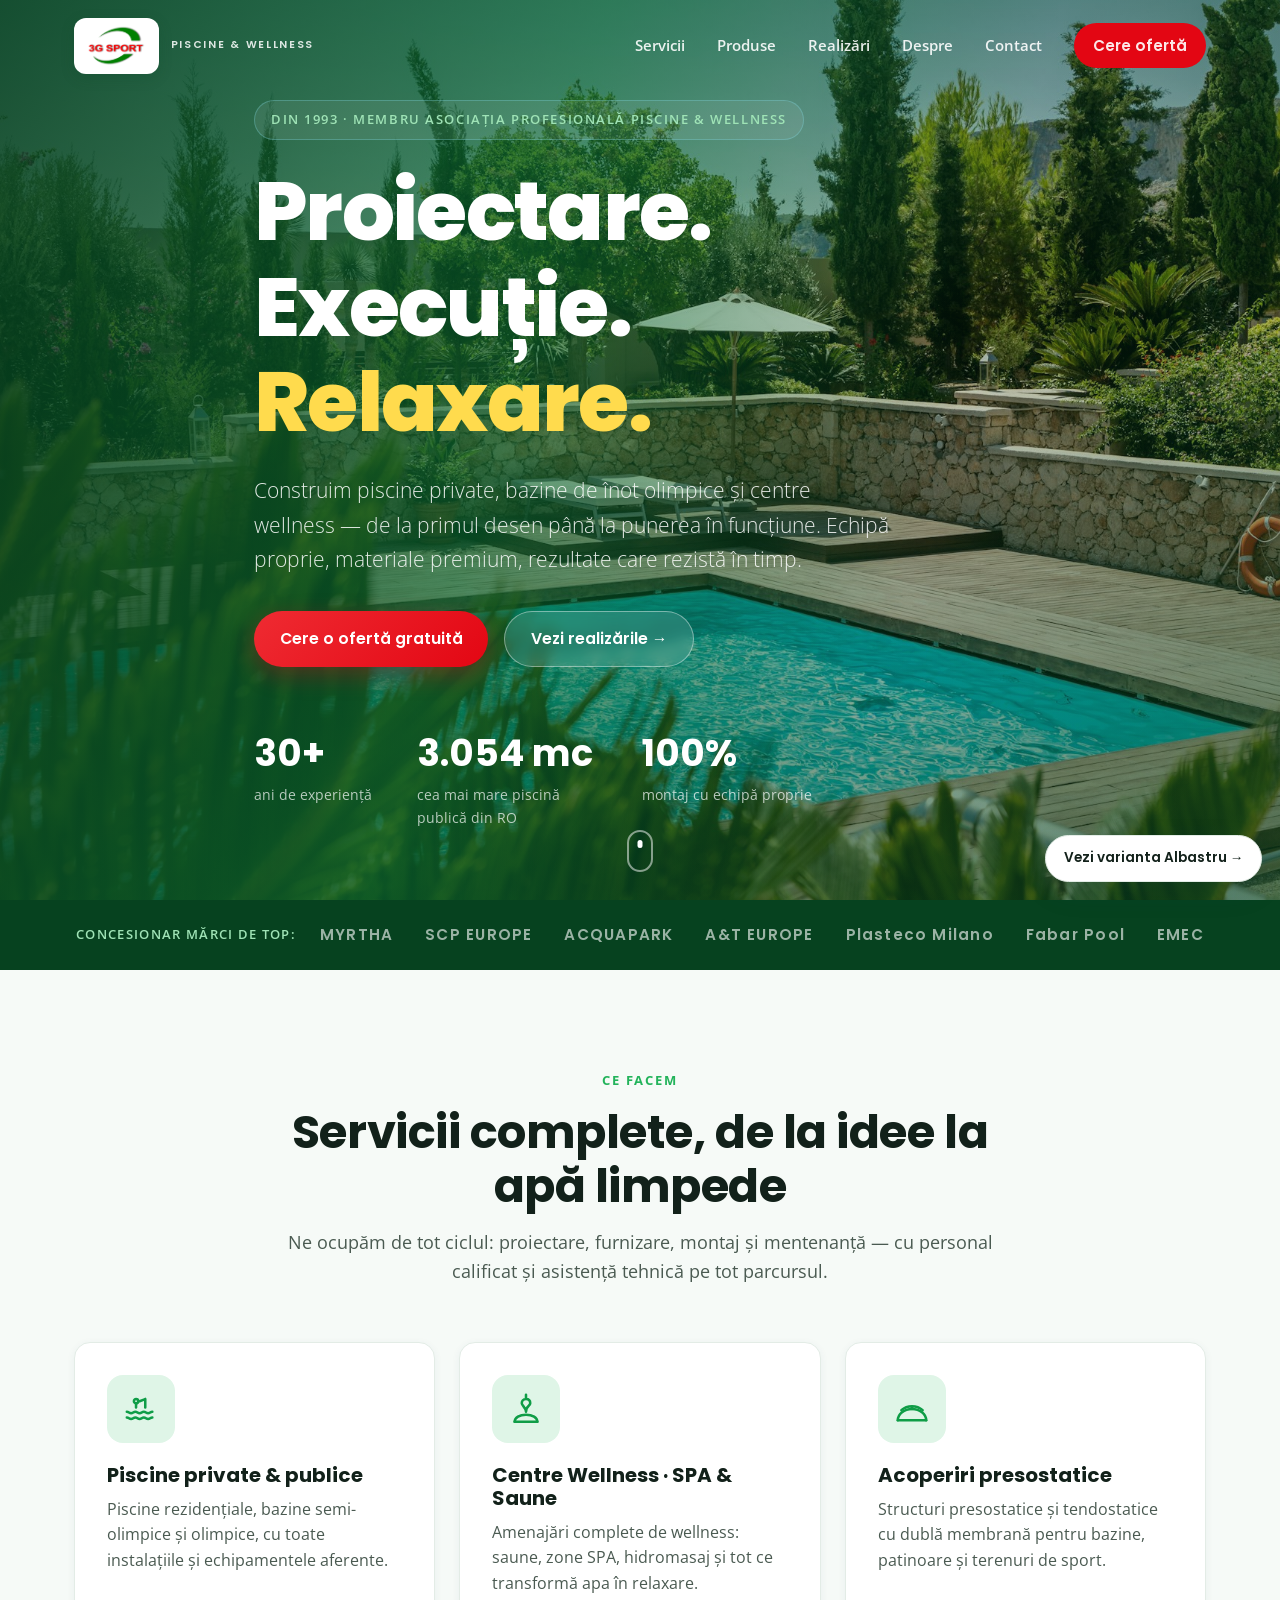
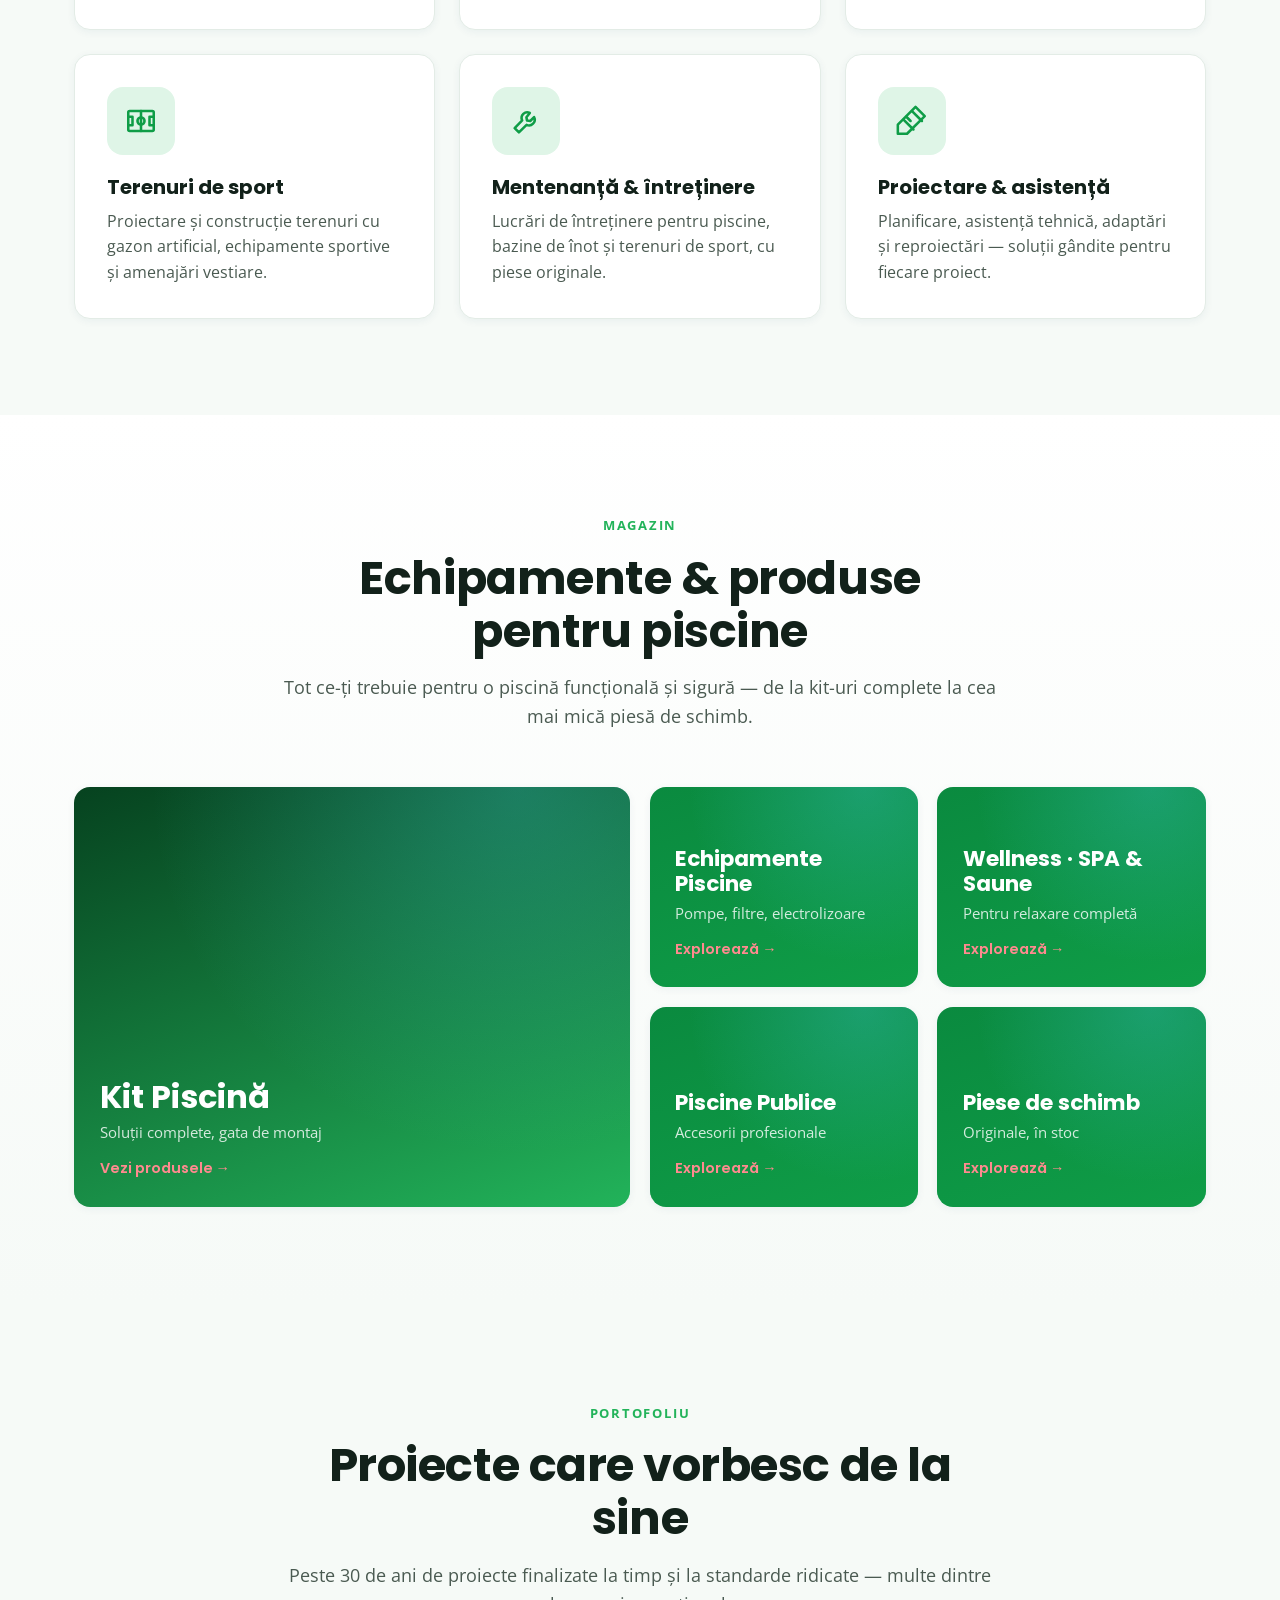
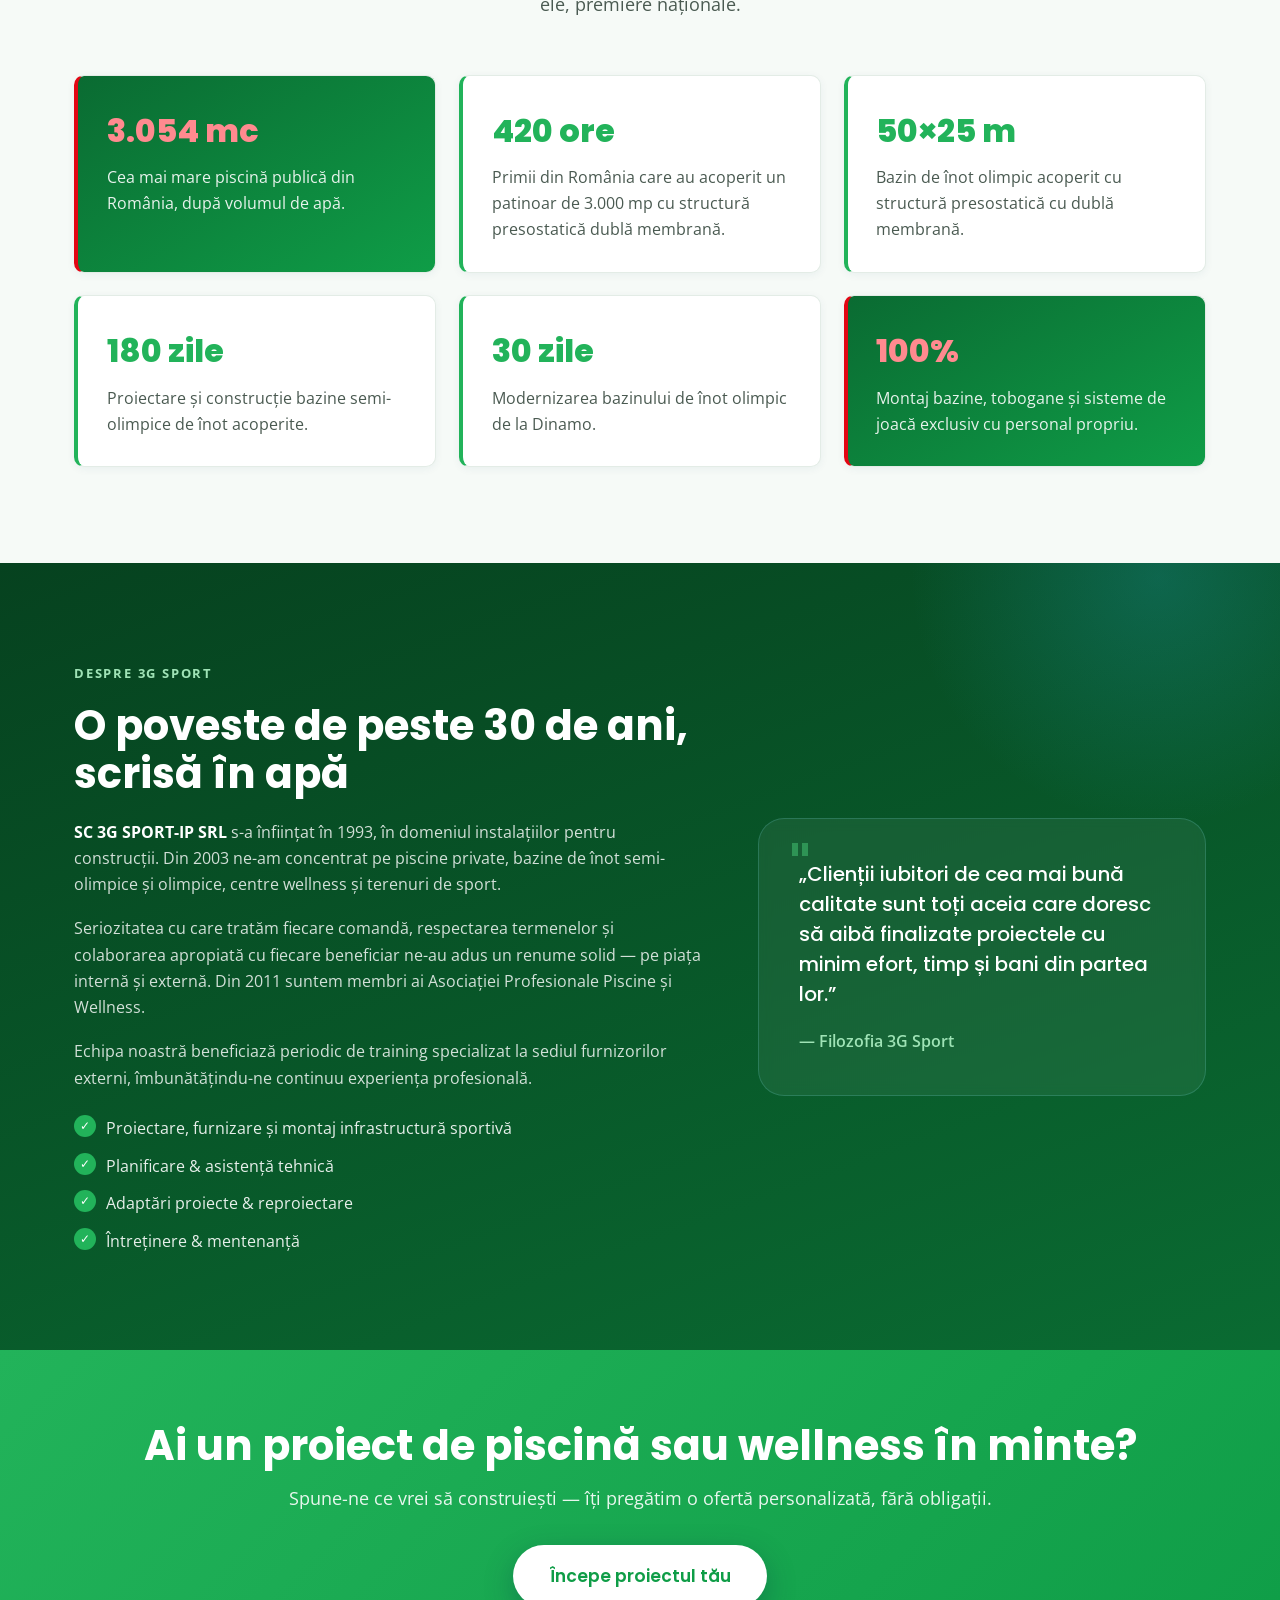
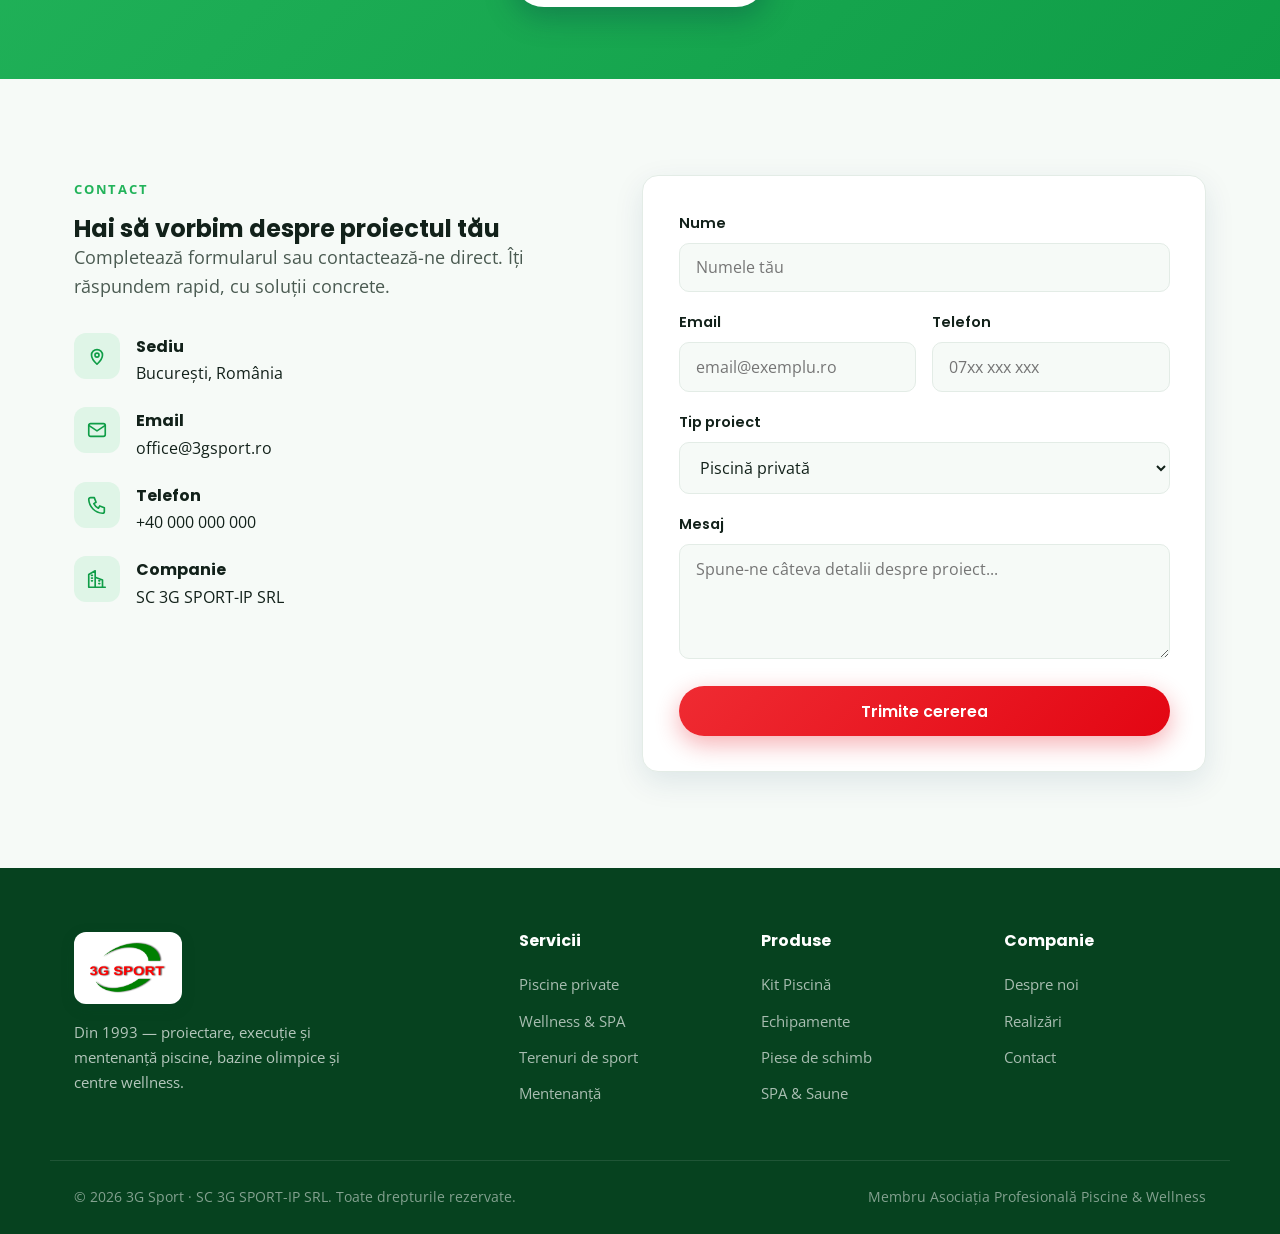
==== index.html @ 9c0d0143 "Initial commit: 3G Sport presentation site (2 theme variants)" ====
<!DOCTYPE html>
<html lang="ro">
<head>
<meta charset="UTF-8" />
<meta name="viewport" content="width=device-width, initial-scale=1.0" />
<title>3G Sport — Piscine, Wellness & Echipamente | Proiectare, Execuție, Relaxare</title>
<meta name="description" content="3G Sport (SC 3G SPORT-IP SRL) — din 1993 proiectăm și construim piscine private, bazine olimpice, centre wellness și terenuri de sport. Echipamente, kit-uri piscină, SPA & saune, piese de schimb și mentenanță." />
<meta name="theme-color" content="#0a3d62" />
<meta property="og:title" content="3G Sport — Piscine, Wellness & Echipamente" />
<meta property="og:description" content="Din 1993 — proiectare, execuție și mentenanță piscine, bazine olimpice și centre wellness." />
<meta property="og:type" content="website" />
<link rel="preconnect" href="https://fonts.googleapis.com" />
<link rel="preconnect" href="https://fonts.gstatic.com" crossorigin />
<link href="https://fonts.googleapis.com/css2?family=Open+Sans:wght@300;400;500;600;700&family=Poppins:wght@400;500;600;700;800&display=swap" rel="stylesheet" />
<link rel="stylesheet" href="styles.css" />
</head>
<body>

<!-- ============ HEADER ============ -->
<header class="site-header" id="siteHeader">
  <div class="container header-inner">
    <a href="#hero" class="logo" aria-label="3G Sport - acasă">
      <img src="logo.png" alt="3G Sport" class="logo-img" width="264" height="189" />
      <span class="logo-text">piscine &amp; wellness</span>
    </a>
    <nav class="main-nav" id="mainNav" aria-label="Navigație principală">
      <a href="#servicii">Servicii</a>
      <a href="#categorii">Produse</a>
      <a href="#realizari">Realizări</a>
      <a href="#despre">Despre</a>
      <a href="#contact">Contact</a>
      <a href="#contact" class="btn btn-nav">Cere ofertă</a>
    </nav>
    <button class="nav-toggle" id="navToggle" aria-label="Deschide meniul" aria-expanded="false">
      <span></span><span></span><span></span>
    </button>
  </div>
</header>

<!-- ============ HERO ============ -->
<section class="hero" id="hero">
  <div class="hero-bg" aria-hidden="true">
    <div class="hero-water"></div>
    <div class="hero-overlay"></div>
  </div>
  <div class="container hero-content">
    <p class="hero-eyebrow">Din 1993 · Membru Asociația Profesională Piscine &amp; Wellness</p>
    <h1 class="hero-title">Proiectare.<br>Execuție.<br><span class="accent">Relaxare.</span></h1>
    <p class="hero-sub">Construim piscine private, bazine de înot olimpice și centre wellness — de la primul desen până la punerea în funcțiune. Echipă proprie, materiale premium, rezultate care rezistă în timp.</p>
    <div class="hero-cta">
      <a href="#contact" class="btn btn-primary">Cere o ofertă gratuită</a>
      <a href="#realizari" class="btn btn-ghost">Vezi realizările →</a>
    </div>
    <div class="hero-stats">
      <div class="stat"><strong data-count="30">30+</strong><span>ani de experiență</span></div>
      <div class="stat"><strong data-count="3054">3.054&nbsp;mc</strong><span>cea mai mare piscină publică din RO</span></div>
      <div class="stat"><strong data-count="100">100%</strong><span>montaj cu echipă proprie</span></div>
    </div>
  </div>
  <a href="#servicii" class="scroll-hint" aria-label="Derulează în jos"><span></span></a>
</section>

<!-- ============ TRUST STRIP ============ -->
<section class="trust-strip" aria-label="Branduri partenere">
  <div class="container trust-inner">
    <span class="trust-label">Concesionar mărci de top:</span>
    <ul class="trust-brands">
      <li>MYRTHA</li><li>SCP EUROPE</li><li>ACQUAPARK</li><li>A&amp;T EUROPE</li><li>Plasteco Milano</li><li>Fabar Pool</li><li>EMEC</li>
    </ul>
  </div>
</section>

<!-- ============ SERVICII ============ -->
<section class="section" id="servicii">
  <div class="container">
    <div class="section-head">
      <p class="eyebrow">Ce facem</p>
      <h2>Servicii complete, de la idee la apă limpede</h2>
      <p class="section-lead">Ne ocupăm de tot ciclul: proiectare, furnizare, montaj și mentenanță — cu personal calificat și asistență tehnică pe tot parcursul.</p>
    </div>
    <div class="cards-grid">
      <article class="card">
        <div class="card-icon"><svg viewBox="0 0 24 24" fill="none" stroke="currentColor" stroke-width="1.8" stroke-linecap="round" stroke-linejoin="round"><path d="M2 18c1.5 0 1.5 1 3 1s1.5-1 3-1 1.5 1 3 1 1.5-1 3-1 1.5 1 3 1 1.5-1 3-1"/><path d="M2 14c1.5 0 1.5 1 3 1s1.5-1 3-1 1.5 1 3 1 1.5-1 3-1 1.5 1 3 1 1.5-1 3-1"/><circle cx="8.5" cy="6.5" r="1.5"/><path d="M8.5 8v3M15 5l-4 1.5M15 5v6"/></svg></div>
        <h3>Piscine private &amp; publice</h3>
        <p>Piscine rezidențiale, bazine semi-olimpice și olimpice, cu toate instalațiile și echipamentele aferente.</p>
      </article>
      <article class="card">
        <div class="card-icon"><svg viewBox="0 0 24 24" fill="none" stroke="currentColor" stroke-width="1.8" stroke-linecap="round" stroke-linejoin="round"><path d="M12 2v3M12 5c-2 0-3 1.5-3 3s3 3 3 6c0-4.5 3-4 3-6s-1-3-3-3z"/><path d="M4 21c0-3 3.5-5 8-5s8 2 8 5"/><path d="M4 21h16"/></svg></div>
        <h3>Centre Wellness · SPA &amp; Saune</h3>
        <p>Amenajări complete de wellness: saune, zone SPA, hidromasaj și tot ce transformă apa în relaxare.</p>
      </article>
      <article class="card">
        <div class="card-icon"><svg viewBox="0 0 24 24" fill="none" stroke="currentColor" stroke-width="1.8" stroke-linecap="round" stroke-linejoin="round"><path d="M2 20a10 8 0 0 1 20 0"/><path d="M2 20h20"/><path d="M12 12v-2M12 10c-3 0-5.5 1-7.5 2.8M12 10c3 0 5.5 1 7.5 2.8"/></svg></div>
        <h3>Acoperiri presostatice</h3>
        <p>Structuri presostatice și tendostatice cu dublă membrană pentru bazine, patinoare și terenuri de sport.</p>
      </article>
      <article class="card">
        <div class="card-icon"><svg viewBox="0 0 24 24" fill="none" stroke="currentColor" stroke-width="1.8" stroke-linecap="round" stroke-linejoin="round"><rect x="3" y="5" width="18" height="14" rx="1"/><path d="M12 5v14M3 9h3v6H3M21 9h-3v6h3"/><circle cx="12" cy="12" r="2.5"/></svg></div>
        <h3>Terenuri de sport</h3>
        <p>Proiectare și construcție terenuri cu gazon artificial, echipamente sportive și amenajări vestiare.</p>
      </article>
      <article class="card">
        <div class="card-icon"><svg viewBox="0 0 24 24" fill="none" stroke="currentColor" stroke-width="1.8" stroke-linecap="round" stroke-linejoin="round"><path d="M14.7 6.3a4 4 0 0 0-5.4 5.3L4 17l3 3 5.4-5.3a4 4 0 0 0 5.3-5.4l-2.7 2.7-2.3-.4-.4-2.3z"/></svg></div>
        <h3>Mentenanță &amp; întreținere</h3>
        <p>Lucrări de întreținere pentru piscine, bazine de înot și terenuri de sport, cu piese originale.</p>
      </article>
      <article class="card">
        <div class="card-icon"><svg viewBox="0 0 24 24" fill="none" stroke="currentColor" stroke-width="1.8" stroke-linecap="round" stroke-linejoin="round"><path d="M14.5 2 21 8.5 8.5 21H2v-6.5z"/><path d="M12 5 19 12M8 9l3 3M6 11l7 7"/></svg></div>
        <h3>Proiectare &amp; asistență</h3>
        <p>Planificare, asistență tehnică, adaptări și reproiectări — soluții gândite pentru fiecare proiect.</p>
      </article>
    </div>
  </div>
</section>

<!-- ============ CATEGORII PRODUSE ============ -->
<section class="section section-alt" id="categorii">
  <div class="container">
    <div class="section-head">
      <p class="eyebrow">Magazin</p>
      <h2>Echipamente &amp; produse pentru piscine</h2>
      <p class="section-lead">Tot ce-ți trebuie pentru o piscină funcțională și sigură — de la kit-uri complete la cea mai mică piesă de schimb.</p>
    </div>
    <div class="cat-grid">
      <a href="#contact" class="cat-card cat-lg">
        <div class="cat-body">
          <h3>Kit Piscină</h3>
          <p>Soluții complete, gata de montaj</p>
          <span class="cat-link">Vezi produsele →</span>
        </div>
      </a>
      <a href="#contact" class="cat-card">
        <div class="cat-body">
          <h3>Echipamente Piscine</h3>
          <p>Pompe, filtre, electrolizoare</p>
          <span class="cat-link">Explorează →</span>
        </div>
      </a>
      <a href="#contact" class="cat-card">
        <div class="cat-body">
          <h3>Wellness · SPA &amp; Saune</h3>
          <p>Pentru relaxare completă</p>
          <span class="cat-link">Explorează →</span>
        </div>
      </a>
      <a href="#contact" class="cat-card">
        <div class="cat-body">
          <h3>Piscine Publice</h3>
          <p>Accesorii profesionale</p>
          <span class="cat-link">Explorează →</span>
        </div>
      </a>
      <a href="#contact" class="cat-card">
        <div class="cat-body">
          <h3>Piese de schimb</h3>
          <p>Originale, în stoc</p>
          <span class="cat-link">Explorează →</span>
        </div>
      </a>
    </div>
  </div>
</section>

<!-- ============ REALIZĂRI ============ -->
<section class="section" id="realizari">
  <div class="container">
    <div class="section-head">
      <p class="eyebrow">Portofoliu</p>
      <h2>Proiecte care vorbesc de la sine</h2>
      <p class="section-lead">Peste 30 de ani de proiecte finalizate la timp și la standarde ridicate — multe dintre ele, premiere naționale.</p>
    </div>
    <div class="ach-grid">
      <div class="ach-card highlight">
        <span class="ach-num">3.054 mc</span>
        <p>Cea mai mare piscină publică din România, după volumul de apă.</p>
      </div>
      <div class="ach-card">
        <span class="ach-num">420 ore</span>
        <p>Primii din România care au acoperit un patinoar de 3.000 mp cu structură presostatică dublă membrană.</p>
      </div>
      <div class="ach-card">
        <span class="ach-num">50×25 m</span>
        <p>Bazin de înot olimpic acoperit cu structură presostatică cu dublă membrană.</p>
      </div>
      <div class="ach-card">
        <span class="ach-num">180 zile</span>
        <p>Proiectare și construcție bazine semi-olimpice de înot acoperite.</p>
      </div>
      <div class="ach-card">
        <span class="ach-num">30 zile</span>
        <p>Modernizarea bazinului de înot olimpic de la Dinamo.</p>
      </div>
      <div class="ach-card highlight">
        <span class="ach-num">100%</span>
        <p>Montaj bazine, tobogane și sisteme de joacă exclusiv cu personal propriu.</p>
      </div>
    </div>
  </div>
</section>

<!-- ============ DESPRE ============ -->
<section class="section section-dark" id="despre">
  <div class="container despre-grid">
    <div class="despre-text">
      <p class="eyebrow light">Despre 3G Sport</p>
      <h2>O poveste de peste 30 de ani, scrisă în apă</h2>
      <p><strong>SC 3G SPORT-IP SRL</strong> s-a înființat în 1993, în domeniul instalațiilor pentru construcții. Din 2003 ne-am concentrat pe piscine private, bazine de înot semi-olimpice și olimpice, centre wellness și terenuri de sport.</p>
      <p>Seriozitatea cu care tratăm fiecare comandă, respectarea termenelor și colaborarea apropiată cu fiecare beneficiar ne-au adus un renume solid — pe piața internă și externă. Din 2011 suntem membri ai Asociației Profesionale Piscine și Wellness.</p>
      <p>Echipa noastră beneficiază periodic de training specializat la sediul furnizorilor externi, îmbunătățindu-ne continuu experiența profesională.</p>
      <ul class="check-list">
        <li>Proiectare, furnizare și montaj infrastructură sportivă</li>
        <li>Planificare &amp; asistență tehnică</li>
        <li>Adaptări proiecte &amp; reproiectare</li>
        <li>Întreținere &amp; mentenanță</li>
      </ul>
    </div>
    <div class="despre-quote">
      <blockquote>
        „Clienții iubitori de cea mai bună calitate sunt toți aceia care doresc să aibă finalizate proiectele cu minim efort, timp și bani din partea lor.”
      </blockquote>
      <cite>— Filozofia 3G Sport</cite>
    </div>
  </div>
</section>

<!-- ============ CTA ============ -->
<section class="cta-band">
  <div class="container cta-inner">
    <h2>Ai un proiect de piscină sau wellness în minte?</h2>
    <p>Spune-ne ce vrei să construiești — îți pregătim o ofertă personalizată, fără obligații.</p>
    <a href="#contact" class="btn btn-primary btn-lg">Începe proiectul tău</a>
  </div>
</section>

<!-- ============ CONTACT ============ -->
<section class="section" id="contact">
  <div class="container contact-grid">
    <div class="contact-info">
      <p class="eyebrow">Contact</p>
      <h2>Hai să vorbim despre proiectul tău</h2>
      <p class="section-lead">Completează formularul sau contactează-ne direct. Îți răspundem rapid, cu soluții concrete.</p>
      <ul class="contact-list">
        <li><span class="ci-ico"><svg viewBox="0 0 24 24" fill="none" stroke="currentColor" stroke-width="1.8" stroke-linecap="round" stroke-linejoin="round"><path d="M12 21s-6-5.3-6-10a6 6 0 0 1 12 0c0 4.7-6 10-6 10z"/><circle cx="12" cy="11" r="2.2"/></svg></span> <div><strong>Sediu</strong><br>București, România</div></li>
        <li><span class="ci-ico"><svg viewBox="0 0 24 24" fill="none" stroke="currentColor" stroke-width="1.8" stroke-linecap="round" stroke-linejoin="round"><rect x="3" y="5" width="18" height="14" rx="2"/><path d="m3 7 9 6 9-6"/></svg></span> <div><strong>Email</strong><br><a href="mailto:office@3gsport.ro">office@3gsport.ro</a></div></li>
        <li><span class="ci-ico"><svg viewBox="0 0 24 24" fill="none" stroke="currentColor" stroke-width="1.8" stroke-linecap="round" stroke-linejoin="round"><path d="M5 4h4l2 5-2.5 1.5a11 11 0 0 0 5 5L15 13l5 2v4a2 2 0 0 1-2 2A16 16 0 0 1 3 6a2 2 0 0 1 2-2z"/></svg></span> <div><strong>Telefon</strong><br><a href="tel:+40000000000">+40 000 000 000</a></div></li>
        <li><span class="ci-ico"><svg viewBox="0 0 24 24" fill="none" stroke="currentColor" stroke-width="1.8" stroke-linecap="round" stroke-linejoin="round"><path d="M3 21V7l7-4v18M10 21V10l8 3v8M3 21h18M6 8h1M6 11h1M6 14h1M14 14h1M14 17h1"/></svg></span> <div><strong>Companie</strong><br>SC 3G SPORT-IP SRL</div></li>
      </ul>
    </div>
    <form class="contact-form" onsubmit="return handleSubmit(event)">
      <div class="field">
        <label for="nume">Nume</label>
        <input type="text" id="nume" name="nume" required placeholder="Numele tău" />
      </div>
      <div class="field-row">
        <div class="field">
          <label for="email">Email</label>
          <input type="email" id="email" name="email" required placeholder="email@exemplu.ro" />
        </div>
        <div class="field">
          <label for="tel">Telefon</label>
          <input type="tel" id="tel" name="tel" placeholder="07xx xxx xxx" />
        </div>
      </div>
      <div class="field">
        <label for="subiect">Tip proiect</label>
        <select id="subiect" name="subiect">
          <option>Piscină privată</option>
          <option>Bazin public / olimpic</option>
          <option>Centru wellness / SPA</option>
          <option>Teren de sport</option>
          <option>Echipamente / piese</option>
          <option>Mentenanță</option>
          <option>Altceva</option>
        </select>
      </div>
      <div class="field">
        <label for="mesaj">Mesaj</label>
        <textarea id="mesaj" name="mesaj" rows="4" placeholder="Spune-ne câteva detalii despre proiect..."></textarea>
      </div>
      <button type="submit" class="btn btn-primary btn-block">Trimite cererea</button>
      <p class="form-note" id="formNote" hidden>Mulțumim! Îți vom răspunde cât mai curând. 😎</p>
    </form>
  </div>
</section>

<!-- ============ FOOTER ============ -->
<footer class="site-footer">
  <div class="container footer-inner">
    <div class="footer-brand">
      <a href="#hero" class="logo logo-footer">
        <img src="logo.png" alt="3G Sport" class="logo-img logo-img-footer" width="264" height="189" />
      </a>
      <p>Din 1993 — proiectare, execuție și mentenanță piscine, bazine olimpice și centre wellness.</p>
    </div>
    <div class="footer-col">
      <h4>Servicii</h4>
      <a href="#servicii">Piscine private</a>
      <a href="#servicii">Wellness &amp; SPA</a>
      <a href="#servicii">Terenuri de sport</a>
      <a href="#servicii">Mentenanță</a>
    </div>
    <div class="footer-col">
      <h4>Produse</h4>
      <a href="#categorii">Kit Piscină</a>
      <a href="#categorii">Echipamente</a>
      <a href="#categorii">Piese de schimb</a>
      <a href="#categorii">SPA &amp; Saune</a>
    </div>
    <div class="footer-col">
      <h4>Companie</h4>
      <a href="#despre">Despre noi</a>
      <a href="#realizari">Realizări</a>
      <a href="#contact">Contact</a>
    </div>
  </div>
  <div class="container footer-bottom">
    <p>© <span id="year"></span> 3G Sport · SC 3G SPORT-IP SRL. Toate drepturile rezervate.</p>
    <p>Membru Asociația Profesională Piscine &amp; Wellness</p>
  </div>
</footer>

<a href="index-albastru.html" class="theme-switch" title="Vezi varianta Albastru">Vezi varianta Albastru →</a>
<script src="script.js"></script>
</body>
</html>
---- styles.css ----
/* ============================================================
   3G SPORT — Design System
   Palette: deep aquatic navy → cyan, gold accent (premium)
   Type: Poppins (headings) + Open Sans (body)
   ============================================================ */

:root {
  /* Brand — from 3G SPORT logo (green + red) */
  --green-900: #06421f;
  --green-800: #0a6b32;
  --green-700: #0a8a3f;
  --green-600: #0f9d47;   /* primary brand green */
  --green-500: #22b35a;
  --green-400: #48c977;
  --green-100: #dff5e7;
  --green-050: #eef9f1;

  --red-700: #c00d17;
  --red-600: #e30613;     /* logo red */
  --red-500: #ef2b32;
  --red-100: #fde3e4;

  /* Legacy aliases mapped to new brand (so all existing rules recolor) */
  --navy-900: #06421f;
  --navy-800: #0a6b32;
  --navy-700: #0a8a3f;
  --blue-600: #0f9d47;
  --cyan-500: #22b35a;
  --cyan-400: #48c977;
  --aqua-300: #9fe3b6;
  --aqua-100: #dff5e7;

  --gold: #e30613;
  --gold-soft: #ff8a8f;

  /* Neutrals */
  --ink: #12211a;
  --slate: #4a5a51;
  --muted: #7c8a82;
  --line: #e3ece6;
  --bg: #f6faf7;
  --white: #ffffff;

  /* Effects */
  --shadow-sm: 0 2px 8px rgba(10, 61, 98, .06);
  --shadow-md: 0 10px 30px rgba(10, 61, 98, .10);
  --shadow-lg: 0 24px 60px rgba(10, 61, 98, .18);
  --radius: 16px;
  --radius-sm: 10px;
  --radius-lg: 26px;

  --container: 1180px;
  --ease: cubic-bezier(.22, 1, .36, 1);
}

/* ===== THEME: Alb + Albastru + Roșu ===== */
body.theme-blue {
  --green-900: #062a4d;
  --green-800: #0a3d6e;
  --green-700: #0d5091;
  --green-600: #1565c0;   /* primary brand blue */
  --green-500: #2a7fd4;
  --green-400: #4f9ae6;
  --green-100: #dceafc;
  --green-050: #eef5fe;

  --navy-900: #062a4d;
  --navy-800: #0a3d6e;
  --navy-700: #0d5091;
  --blue-600: #1565c0;
  --cyan-500: #2a7fd4;
  --cyan-400: #4f9ae6;
  --aqua-300: #a9cff2;
  --aqua-100: #dceafc;

  --ink: #12233a;
  --slate: #47586e;
  --muted: #7c8aa0;
  --line: #e3e9f2;
  --bg: #f6f9fd;
}
body.theme-blue .hero-overlay {
  background:
    linear-gradient(105deg, rgba(6,42,77,.86) 0%, rgba(13,80,145,.6) 40%, rgba(6,42,77,.18) 70%, rgba(6,42,77,.35) 100%),
    linear-gradient(180deg, rgba(6,42,77,.35) 0%, transparent 35%, rgba(6,42,77,.5) 100%);
}

* { box-sizing: border-box; margin: 0; padding: 0; }
html { scroll-behavior: smooth; -webkit-text-size-adjust: 100%; }

body {
  font-family: 'Open Sans', system-ui, sans-serif;
  color: var(--ink);
  background: var(--bg);
  line-height: 1.65;
  overflow-x: hidden;
}

h1, h2, h3, h4 { font-family: 'Poppins', sans-serif; line-height: 1.15; font-weight: 700; color: var(--ink); }
a { color: inherit; text-decoration: none; }
img { max-width: 100%; display: block; }

.container { width: 100%; max-width: var(--container); margin-inline: auto; padding-inline: 24px; }

/* ===== Buttons ===== */
.btn {
  display: inline-flex; align-items: center; justify-content: center; gap: .5rem;
  font-family: 'Poppins', sans-serif; font-weight: 600; font-size: .98rem;
  padding: .85rem 1.6rem; border-radius: 999px; border: none; cursor: pointer;
  transition: transform .25s var(--ease), box-shadow .25s var(--ease), background .25s;
  white-space: nowrap;
}
.btn-primary {
  background: linear-gradient(135deg, var(--red-500), var(--red-600));
  color: var(--white); box-shadow: 0 8px 24px rgba(227, 6, 19, .32);
}
.btn-primary:hover { transform: translateY(-3px); box-shadow: 0 14px 34px rgba(227, 6, 19, .45); }
.btn-ghost { background: rgba(255, 255, 255, .12); color: var(--white); border: 1.5px solid rgba(255, 255, 255, .4); backdrop-filter: blur(6px); }
.btn-ghost:hover { background: rgba(255, 255, 255, .22); transform: translateY(-3px); }
.btn-nav { background: var(--red-600); color: var(--white); padding: .6rem 1.2rem; }
.btn-nav:hover { background: var(--red-500); transform: translateY(-2px); box-shadow: 0 8px 20px rgba(227,6,19,.4); }
.btn-lg { padding: 1.05rem 2.3rem; font-size: 1.08rem; }
.btn-block { width: 100%; }

/* ===== Header ===== */
.site-header {
  position: fixed; top: 0; left: 0; right: 0; z-index: 100;
  padding: 1.1rem 0; transition: all .35s var(--ease);
}
.site-header.scrolled {
  background: rgba(255, 255, 255, .92); backdrop-filter: blur(14px);
  box-shadow: var(--shadow-sm); padding: .65rem 0;
}
.header-inner { display: flex; align-items: center; justify-content: space-between; }

.logo { display: flex; align-items: center; gap: .7rem; flex-shrink: 0; }
.logo-img { flex-shrink: 0; }
.logo-img { height: 56px; width: auto; object-fit: contain; display: block; background: var(--white); border-radius: 12px; padding: 6px 12px; box-shadow: 0 4px 14px rgba(6,66,31,.18); transition: height .35s var(--ease); }
.scrolled .logo-img { height: 48px; }
.logo-text { font-family: 'Poppins', sans-serif; font-weight: 600; letter-spacing: .16em; text-transform: uppercase; font-size: .66rem; color: rgba(255,255,255,.85); line-height: 1; align-self: center; }
.scrolled .logo-text { color: var(--muted); }
.logo-img-footer { height: 72px; }

.main-nav { display: flex; align-items: center; gap: 2rem; }
.main-nav a { font-weight: 600; font-size: .95rem; color: rgba(255, 255, 255, .9); transition: color .2s; position: relative; }
.main-nav a:not(.btn):hover { color: var(--aqua-300); }
.main-nav a:not(.btn)::after {
  content: ''; position: absolute; left: 0; bottom: -6px; height: 2px; width: 0;
  background: var(--cyan-400); transition: width .3s var(--ease);
}
.main-nav a:not(.btn):hover::after { width: 100%; }
.scrolled .main-nav a:not(.btn) { color: var(--slate); }
.scrolled .main-nav a:not(.btn):hover { color: var(--blue-600); }

.nav-toggle { display: none; flex-direction: column; gap: 5px; background: none; border: none; cursor: pointer; padding: 8px; z-index: 110; }
.nav-toggle span { width: 26px; height: 2.5px; background: var(--white); border-radius: 3px; transition: all .3s var(--ease); }
.scrolled .nav-toggle span { background: var(--ink); }

/* ===== Hero ===== */
.hero { position: relative; min-height: 100vh; display: flex; align-items: center; overflow: hidden; color: var(--white); }
.hero-bg { position: absolute; inset: 0; z-index: -2; overflow: hidden; }
.hero-water {
  position: absolute; inset: 0;
  background: url('img/hero-pool.jpg') center 30% / cover no-repeat;
  transform: scale(1.06); animation: heroZoom 20s ease-in-out infinite alternate;
}
@keyframes heroZoom { from { transform: scale(1.06); } to { transform: scale(1.14); } }
.hero-overlay {
  position: absolute; inset: 0;
  background:
    linear-gradient(105deg, rgba(6,66,31,.86) 0%, rgba(10,107,50,.62) 40%, rgba(6,66,31,.18) 70%, rgba(6,66,31,.35) 100%),
    linear-gradient(180deg, rgba(6,66,31,.35) 0%, transparent 35%, rgba(6,66,31,.5) 100%);
}

.hero-content { position: relative; z-index: 1; padding-top: 90px; padding-bottom: 60px; max-width: 820px; }
.hero-eyebrow {
  display: inline-block; font-weight: 600; font-size: .82rem; letter-spacing: .12em; text-transform: uppercase;
  color: var(--aqua-300); background: rgba(255, 255, 255, .08); border: 1px solid rgba(127, 219, 230, .3);
  padding: .5rem 1rem; border-radius: 999px; margin-bottom: 1.5rem;
}
.hero-title { font-size: clamp(2.8rem, 8vw, 5.2rem); font-weight: 800; color: var(--white); letter-spacing: -.02em; margin-bottom: 1.4rem; }
.hero-title .accent { color: #ffdb4d; }
.hero-sub { font-size: clamp(1.05rem, 2.4vw, 1.3rem); color: rgba(255, 255, 255, .88); max-width: 640px; margin-bottom: 2.2rem; font-weight: 300; }
.hero-cta { display: flex; gap: 1rem; flex-wrap: wrap; margin-bottom: 3.5rem; }

.hero-stats { display: flex; gap: 2.8rem; flex-wrap: wrap; }
.stat { display: flex; flex-direction: column; }
.stat strong { font-family: 'Poppins', sans-serif; font-size: clamp(1.6rem, 4vw, 2.3rem); font-weight: 700; color: var(--white); }
.stat span { font-size: .88rem; color: rgba(255, 255, 255, .7); max-width: 180px; }

.scroll-hint { position: absolute; bottom: 28px; left: 50%; transform: translateX(-50%); width: 26px; height: 42px; border: 2px solid rgba(255, 255, 255, .5); border-radius: 999px; }
.scroll-hint span { position: absolute; top: 8px; left: 50%; transform: translateX(-50%); width: 5px; height: 8px; background: var(--white); border-radius: 3px; animation: scrolldot 1.6s var(--ease) infinite; }
@keyframes scrolldot { 0% { opacity: 0; top: 8px; } 30% { opacity: 1; } 60% { opacity: 1; top: 22px; } 100% { opacity: 0; top: 22px; } }

/* ===== Trust strip ===== */
.trust-strip { background: var(--navy-900); padding: 1.4rem 0; }
.trust-inner { display: flex; align-items: center; gap: 1.5rem; flex-wrap: wrap; justify-content: center; }
.trust-label { color: var(--aqua-300); font-weight: 600; font-size: .82rem; letter-spacing: .1em; text-transform: uppercase; }
.trust-brands { list-style: none; display: flex; gap: 2rem; flex-wrap: wrap; }
.trust-brands li { color: rgba(255, 255, 255, .6); font-family: 'Poppins', sans-serif; font-weight: 600; letter-spacing: .08em; font-size: .95rem; transition: color .25s; }
.trust-brands li:hover { color: var(--white); }

/* ===== Sections ===== */
.section { padding: 6rem 0; }
.section-alt { background: linear-gradient(180deg, var(--white), var(--bg)); }
.section-head { max-width: 720px; margin: 0 auto 3.5rem; text-align: center; }
.eyebrow { display: inline-block; font-weight: 700; font-size: .8rem; letter-spacing: .14em; text-transform: uppercase; color: var(--cyan-500); margin-bottom: .9rem; }
.eyebrow.light { color: var(--aqua-300); }
.section-head h2 { font-size: clamp(1.9rem, 4.5vw, 2.9rem); margin-bottom: 1rem; letter-spacing: -.01em; }
.section-lead { color: var(--slate); font-size: 1.1rem; }

/* ===== Cards grid (services) ===== */
.cards-grid { display: grid; grid-template-columns: repeat(auto-fit, minmax(300px, 1fr)); gap: 1.5rem; }
.card {
  background: var(--white); border: 1px solid var(--line); border-radius: var(--radius);
  padding: 2rem; box-shadow: var(--shadow-sm); transition: transform .35s var(--ease), box-shadow .35s var(--ease), border-color .35s;
  position: relative; overflow: hidden;
}
.card::before { content: ''; position: absolute; top: 0; left: 0; width: 100%; height: 4px; background: linear-gradient(90deg, var(--cyan-500), var(--blue-600)); transform: scaleX(0); transform-origin: left; transition: transform .4s var(--ease); }
.card:hover { transform: translateY(-8px); box-shadow: var(--shadow-lg); border-color: transparent; }
.card:hover::before { transform: scaleX(1); }
.card-icon { width: 68px; height: 68px; display: grid; place-items: center; background: var(--aqua-100); border-radius: 16px; margin-bottom: 1.3rem; color: var(--blue-600); }
.card-icon svg { width: 34px; height: 34px; }
.card:hover .card-icon { background: linear-gradient(135deg, var(--cyan-500), var(--blue-600)); color: var(--white); transition: background .35s var(--ease), color .35s; }
.card h3 { font-size: 1.25rem; margin-bottom: .6rem; }
.card p { color: var(--slate); font-size: .98rem; }

/* ===== Categories ===== */
.cat-grid { display: grid; grid-template-columns: repeat(4, 1fr); grid-auto-rows: 200px; gap: 1.2rem; }
.cat-card {
  position: relative; border-radius: var(--radius); overflow: hidden; padding: 1.6rem;
  display: flex; align-items: flex-end; color: var(--white);
  background: linear-gradient(160deg, var(--navy-700), var(--blue-600));
  box-shadow: var(--shadow-sm); transition: transform .35s var(--ease), box-shadow .35s var(--ease);
}
.cat-card::after { content: ''; position: absolute; inset: 0; background: radial-gradient(circle at 80% 0%, rgba(63, 196, 214, .5), transparent 60%); opacity: .6; transition: opacity .35s; }
.cat-card:hover { transform: translateY(-6px); box-shadow: var(--shadow-lg); }
.cat-card:hover::after { opacity: 1; }
.cat-lg { grid-column: span 2; grid-row: span 2; background: linear-gradient(160deg, var(--navy-900), var(--cyan-500)); }
.cat-body { position: relative; z-index: 1; }
.cat-body h3 { color: var(--white); font-size: 1.35rem; margin-bottom: .3rem; }
.cat-lg .cat-body h3 { font-size: 2rem; }
.cat-body p { color: rgba(255, 255, 255, .82); font-size: .92rem; margin-bottom: .6rem; }
.cat-link { font-family: 'Poppins', sans-serif; font-weight: 600; font-size: .9rem; color: var(--gold-soft); }

/* ===== Achievements ===== */
.ach-grid { display: grid; grid-template-columns: repeat(auto-fit, minmax(280px, 1fr)); gap: 1.4rem; }
.ach-card {
  background: var(--white); border: 1px solid var(--line); border-left: 4px solid var(--cyan-500);
  border-radius: var(--radius-sm); padding: 1.8rem; box-shadow: var(--shadow-sm); transition: transform .3s var(--ease), box-shadow .3s;
}
.ach-card:hover { transform: translateY(-5px); box-shadow: var(--shadow-md); }
.ach-card.highlight { background: linear-gradient(150deg, var(--navy-800), var(--blue-600)); border-left-color: var(--gold); color: var(--white); }
.ach-num { font-family: 'Poppins', sans-serif; font-weight: 800; font-size: 2rem; color: var(--cyan-500); display: block; margin-bottom: .5rem; }
.ach-card.highlight .ach-num { color: var(--gold-soft); }
.ach-card p { color: var(--slate); font-size: .98rem; }
.ach-card.highlight p { color: rgba(255, 255, 255, .9); }

/* ===== Despre (dark) ===== */
.section-dark { background: linear-gradient(160deg, var(--navy-900), var(--navy-800)); color: var(--white); position: relative; overflow: hidden; }
.section-dark::before { content: ''; position: absolute; top: -30%; right: -10%; width: 500px; height: 500px; background: radial-gradient(circle, rgba(34, 166, 195, .25), transparent 70%); }
.despre-grid { display: grid; grid-template-columns: 1.4fr 1fr; gap: 3.5rem; align-items: center; position: relative; z-index: 1; }
.despre-text h2 { color: var(--white); font-size: clamp(1.8rem, 4vw, 2.6rem); margin-bottom: 1.3rem; }
.despre-text p { color: rgba(255, 255, 255, .82); margin-bottom: 1.1rem; }
.despre-text strong { color: var(--white); }
.check-list { list-style: none; margin-top: 1.5rem; display: grid; gap: .7rem; }
.check-list li { padding-left: 2rem; position: relative; color: rgba(255, 255, 255, .9); }
.check-list li::before { content: '✓'; position: absolute; left: 0; top: 0; width: 22px; height: 22px; background: var(--cyan-500); color: var(--white); border-radius: 50%; display: grid; place-items: center; font-size: .75rem; font-weight: 700; }
.despre-quote { background: rgba(255, 255, 255, .06); border: 1px solid rgba(127, 219, 230, .2); border-radius: var(--radius-lg); padding: 2.5rem; backdrop-filter: blur(6px); }
.despre-quote blockquote { font-family: 'Poppins', sans-serif; font-size: 1.25rem; font-weight: 500; line-height: 1.5; color: var(--white); position: relative; }
.despre-quote blockquote::before { content: '"'; font-size: 4rem; color: var(--cyan-400); position: absolute; top: -2.2rem; left: -.6rem; opacity: .5; }
.despre-quote cite { display: block; margin-top: 1.2rem; color: var(--aqua-300); font-style: normal; font-weight: 600; }

/* ===== CTA band ===== */
.cta-band { background: linear-gradient(135deg, var(--cyan-500), var(--blue-600)); color: var(--white); padding: 4.5rem 0; text-align: center; }
.cta-inner h2 { color: var(--white); font-size: clamp(1.7rem, 4vw, 2.6rem); margin-bottom: .8rem; }
.cta-inner p { color: rgba(255, 255, 255, .9); font-size: 1.15rem; margin-bottom: 2rem; }
.cta-band .btn-primary { background: var(--white); color: var(--blue-600); box-shadow: 0 10px 30px rgba(6, 44, 71, .3); }
.cta-band .btn-primary:hover { background: var(--aqua-100); }

/* ===== Contact ===== */
.contact-grid { display: grid; grid-template-columns: 1fr 1.1fr; gap: 3.5rem; align-items: start; }
.contact-list { list-style: none; margin-top: 2rem; display: grid; gap: 1.3rem; }
.contact-list li { display: flex; gap: 1rem; align-items: flex-start; }
.ci-ico { width: 46px; height: 46px; display: grid; place-items: center; background: var(--aqua-100); border-radius: 12px; flex-shrink: 0; color: var(--blue-600); }
.ci-ico svg { width: 22px; height: 22px; }
.contact-list strong { font-family: 'Poppins', sans-serif; }
.contact-list a:hover { color: var(--cyan-500); }

.contact-form { background: var(--white); border: 1px solid var(--line); border-radius: var(--radius); padding: 2.2rem; box-shadow: var(--shadow-md); }
.field { margin-bottom: 1.2rem; }
.field-row { display: grid; grid-template-columns: 1fr 1fr; gap: 1rem; }
.field label { display: block; font-family: 'Poppins', sans-serif; font-weight: 600; font-size: .9rem; margin-bottom: .45rem; color: var(--ink); }
.field input, .field select, .field textarea {
  width: 100%; padding: .8rem 1rem; border: 1.5px solid var(--line); border-radius: var(--radius-sm);
  font-family: 'Open Sans', sans-serif; font-size: .98rem; color: var(--ink); background: var(--bg); transition: border-color .25s, box-shadow .25s;
}
.field input:focus, .field select:focus, .field textarea:focus { outline: none; border-color: var(--cyan-500); box-shadow: 0 0 0 3px rgba(34, 166, 195, .15); background: var(--white); }
.field textarea { resize: vertical; }
.form-note { margin-top: 1rem; color: var(--cyan-500); font-weight: 600; text-align: center; }

/* ===== Footer ===== */
.site-footer { background: var(--navy-900); color: rgba(255, 255, 255, .7); padding: 4rem 0 0; }
.footer-inner { display: grid; grid-template-columns: 2fr 1fr 1fr 1fr; gap: 2.5rem; padding-bottom: 3rem; }
.logo-footer .logo-text, .logo-footer .logo-text em { color: var(--white); }
.footer-brand p { margin-top: 1rem; max-width: 300px; font-size: .95rem; }
.footer-col h4 { color: var(--white); font-size: 1rem; margin-bottom: 1rem; }
.footer-col a { display: block; padding: .35rem 0; font-size: .95rem; color: rgba(255, 255, 255, .65); transition: color .2s, padding-left .2s; }
.footer-col a:hover { color: var(--aqua-300); padding-left: 5px; }
.footer-bottom { display: flex; justify-content: space-between; flex-wrap: wrap; gap: .5rem; padding: 1.6rem 24px; border-top: 1px solid rgba(255, 255, 255, .1); font-size: .85rem; color: rgba(255, 255, 255, .5); }

/* ===== Theme switch (floating) ===== */
.theme-switch {
  position: fixed; right: 18px; bottom: 18px; z-index: 200;
  background: var(--white); color: var(--ink); font-family: 'Poppins', sans-serif; font-weight: 600; font-size: .85rem;
  padding: .7rem 1.1rem; border-radius: 999px; box-shadow: var(--shadow-md); border: 1.5px solid var(--line);
  transition: transform .25s var(--ease), box-shadow .25s;
}
.theme-switch:hover { transform: translateY(-3px); box-shadow: var(--shadow-lg); color: var(--blue-600); }

/* ===== Reveal animation ===== */
.reveal { opacity: 0; transform: translateY(30px); transition: opacity .7s var(--ease), transform .7s var(--ease); }
.reveal.in { opacity: 1; transform: none; }

/* ===== Responsive ===== */
@media (max-width: 940px) {
  .despre-grid, .contact-grid { grid-template-columns: 1fr; gap: 2.5rem; }
  .cat-grid { grid-template-columns: repeat(2, 1fr); }
  .cat-lg { grid-column: span 2; grid-row: span 1; min-height: 200px; }
}
@media (max-width: 760px) {
  .main-nav {
    position: fixed; top: 0; right: -100%; width: min(80vw, 320px); height: 100vh;
    background: var(--navy-900); flex-direction: column; align-items: flex-start;
    padding: 6rem 2rem 2rem; gap: 1.5rem; transition: right .4s var(--ease); box-shadow: -10px 0 40px rgba(0,0,0,.3);
  }
  .main-nav.open { right: 0; }
  .main-nav a { color: rgba(255, 255, 255, .9) !important; font-size: 1.1rem; }
  .nav-toggle { display: flex; }
  .nav-toggle.active span:nth-child(1) { transform: translateY(7.5px) rotate(45deg); }
  .nav-toggle.active span:nth-child(2) { opacity: 0; }
  .nav-toggle.active span:nth-child(3) { transform: translateY(-7.5px) rotate(-45deg); }
  .scrolled .nav-toggle.active span { background: var(--white); }
  .hero-stats { gap: 1.8rem; }
  .stat span { max-width: 140px; }
  .section { padding: 4rem 0; }
  .field-row { grid-template-columns: 1fr; }
  .footer-inner { grid-template-columns: 1fr 1fr; }
}
@media (max-width: 480px) {
  .cat-grid { grid-template-columns: 1fr; }
  .cat-lg { grid-column: span 1; }
  .footer-inner { grid-template-columns: 1fr; }
  .hero-cta { flex-direction: column; align-items: stretch; }
}
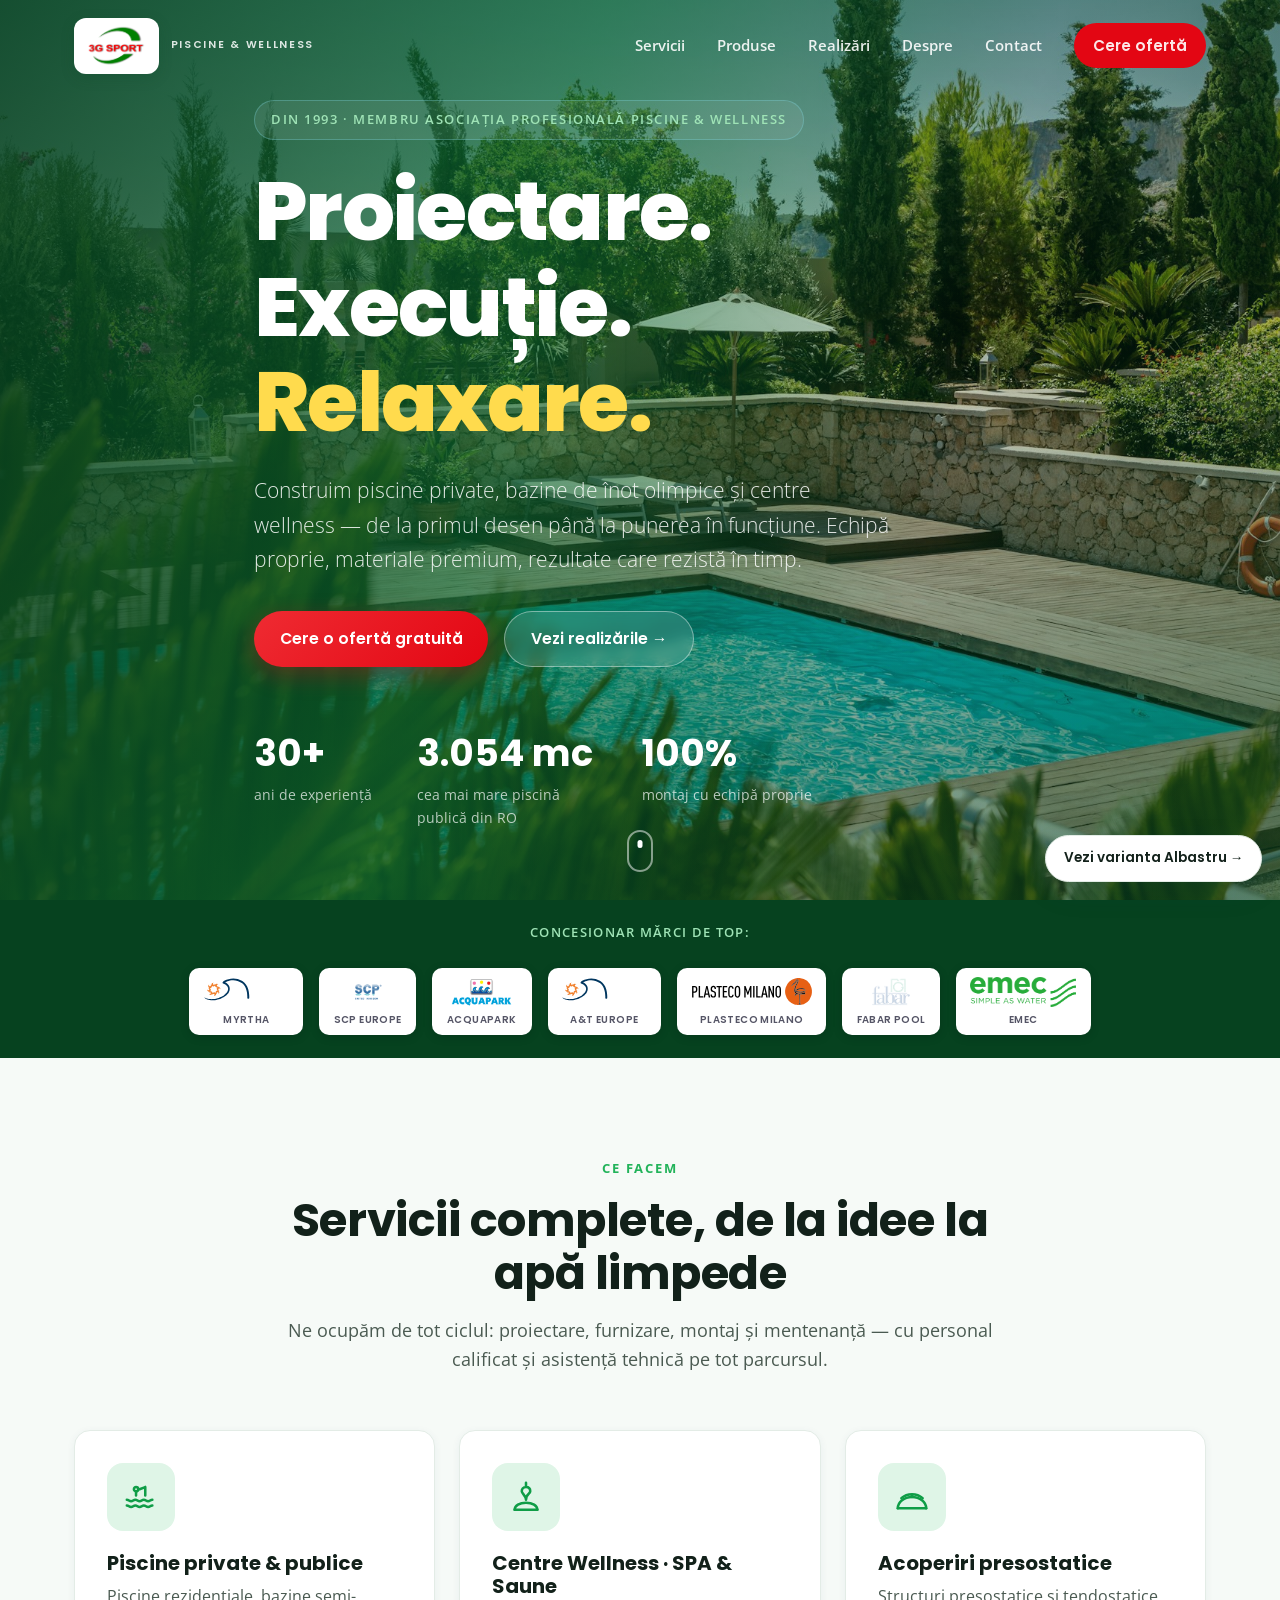
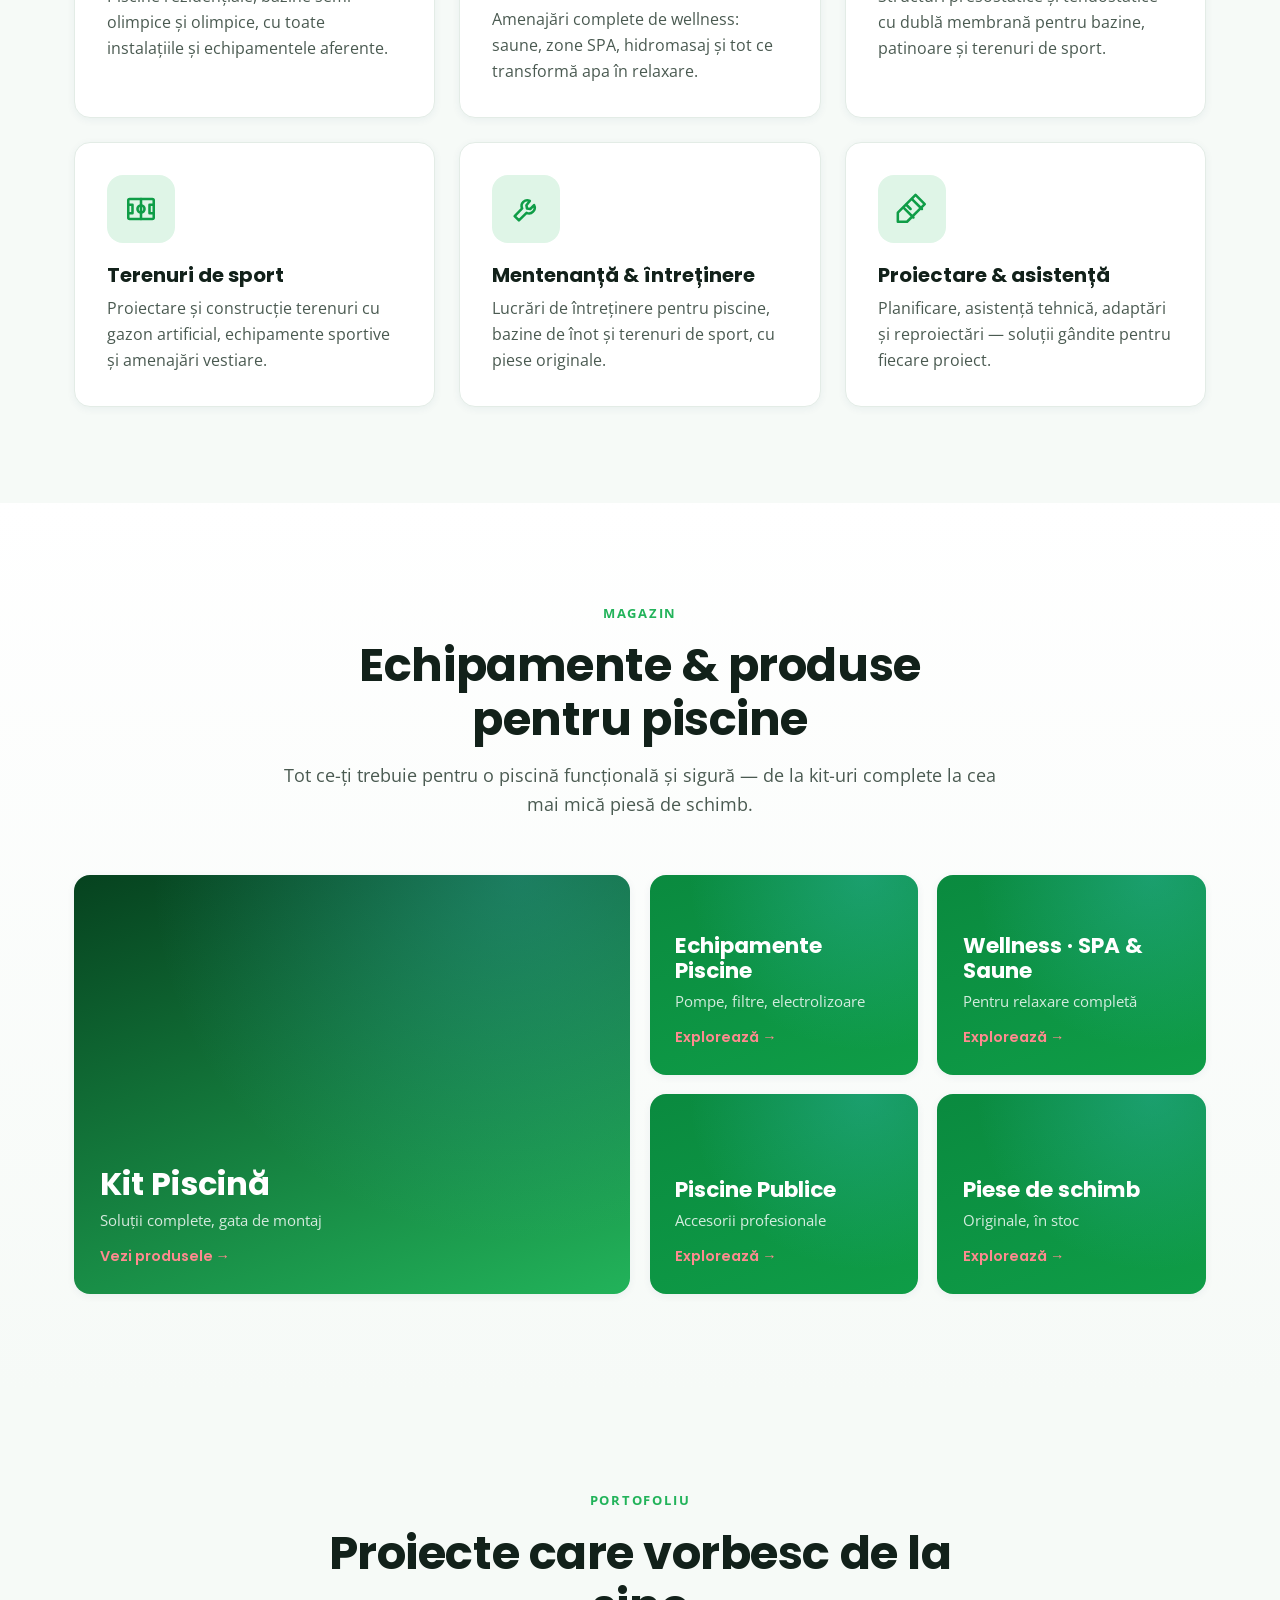
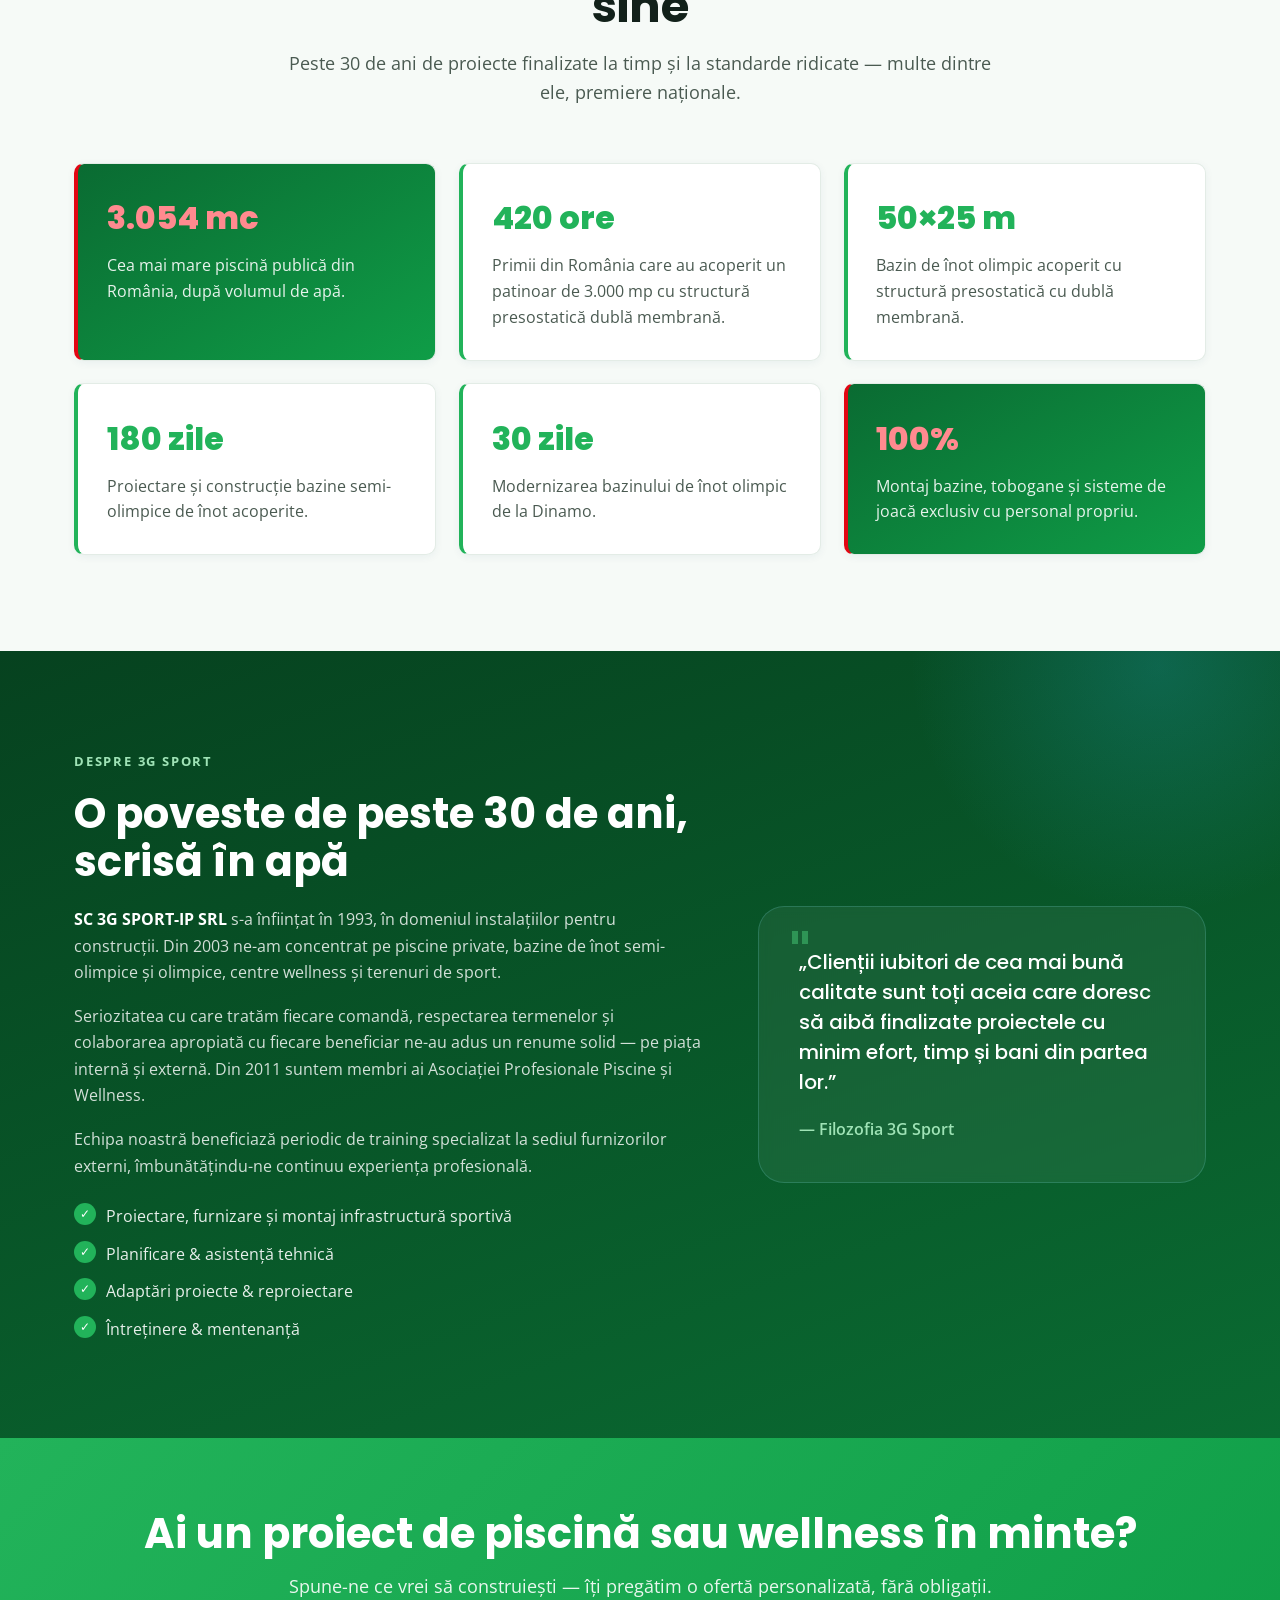
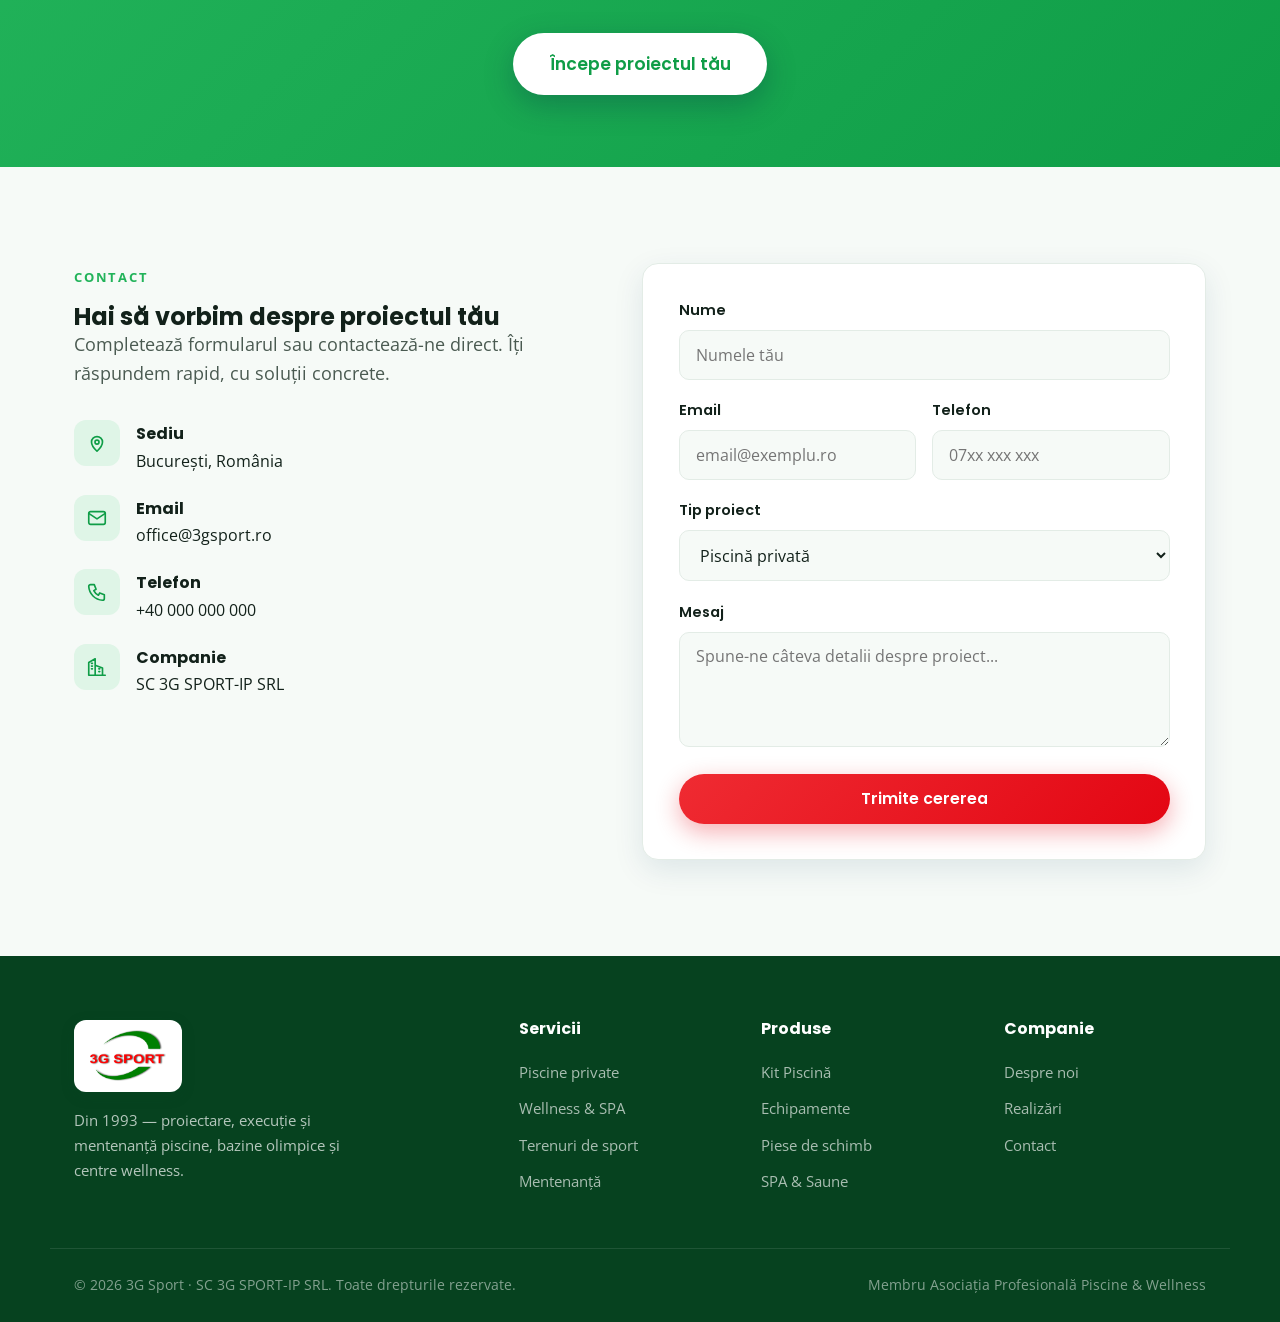
==== commit 01ed0fc7: "Add real brand logos to trust strip (Myrtha, SCP Europe, Acquapark, A&T Europe, Plasteco, Fabar, EME" ====
--- a/index.html
+++ b/index.html
@@ -65,7 +65,13 @@
   <div class="container trust-inner">
     <span class="trust-label">Concesionar mărci de top:</span>
     <ul class="trust-brands">
-      <li>MYRTHA</li><li>SCP EUROPE</li><li>ACQUAPARK</li><li>A&amp;T EUROPE</li><li>Plasteco Milano</li><li>Fabar Pool</li><li>EMEC</li>
+      <li><img src="img/brands/myrtha.svg" alt="Myrtha Pools" loading="lazy"><span>Myrtha</span></li>
+      <li><img src="img/brands/scp-europe.png" alt="SCP Europe" loading="lazy"><span>SCP Europe</span></li>
+      <li><img src="img/brands/acquapark.png" alt="Acquapark" loading="lazy"><span>Acquapark</span></li>
+      <li><img src="img/brands/at-europe.svg" alt="A&amp;T Europe" loading="lazy"><span>A&amp;T Europe</span></li>
+      <li><img src="img/brands/plasteco.svg" alt="Plasteco Milano" loading="lazy"><span>Plasteco Milano</span></li>
+      <li><img src="img/brands/fabar.png" alt="Fabar Pool" loading="lazy"><span>Fabar Pool</span></li>
+      <li><img src="img/brands/emec.png" alt="EMEC" loading="lazy"><span>EMEC</span></li>
     </ul>
   </div>
 </section>
--- a/styles.css
+++ b/styles.css
@@ -196,9 +196,11 @@
 .trust-strip { background: var(--navy-900); padding: 1.4rem 0; }
 .trust-inner { display: flex; align-items: center; gap: 1.5rem; flex-wrap: wrap; justify-content: center; }
 .trust-label { color: var(--aqua-300); font-weight: 600; font-size: .82rem; letter-spacing: .1em; text-transform: uppercase; }
-.trust-brands { list-style: none; display: flex; gap: 2rem; flex-wrap: wrap; }
-.trust-brands li { color: rgba(255, 255, 255, .6); font-family: 'Poppins', sans-serif; font-weight: 600; letter-spacing: .08em; font-size: .95rem; transition: color .25s; }
-.trust-brands li:hover { color: var(--white); }
+.trust-brands { list-style: none; display: flex; gap: 1rem; flex-wrap: wrap; align-items: center; justify-content: center; }
+.trust-brands li { display: flex; flex-direction: column; align-items: center; justify-content: center; gap: .3rem; background: #fff; border-radius: 10px; padding: .55rem .9rem .45rem; min-height: 60px; min-width: 96px; box-shadow: 0 2px 10px rgba(0,0,0,.15); transition: transform .2s, box-shadow .2s; }
+.trust-brands li:hover { transform: translateY(-2px); box-shadow: 0 6px 18px rgba(0,0,0,.25); }
+.trust-brands li img { height: 30px; width: auto; max-width: 120px; object-fit: contain; display: block; }
+.trust-brands li span { font-family: 'Poppins', sans-serif; font-size: .62rem; font-weight: 600; letter-spacing: .04em; color: #556; text-transform: uppercase; white-space: nowrap; }
 
 /* ===== Sections ===== */
 .section { padding: 6rem 0; }
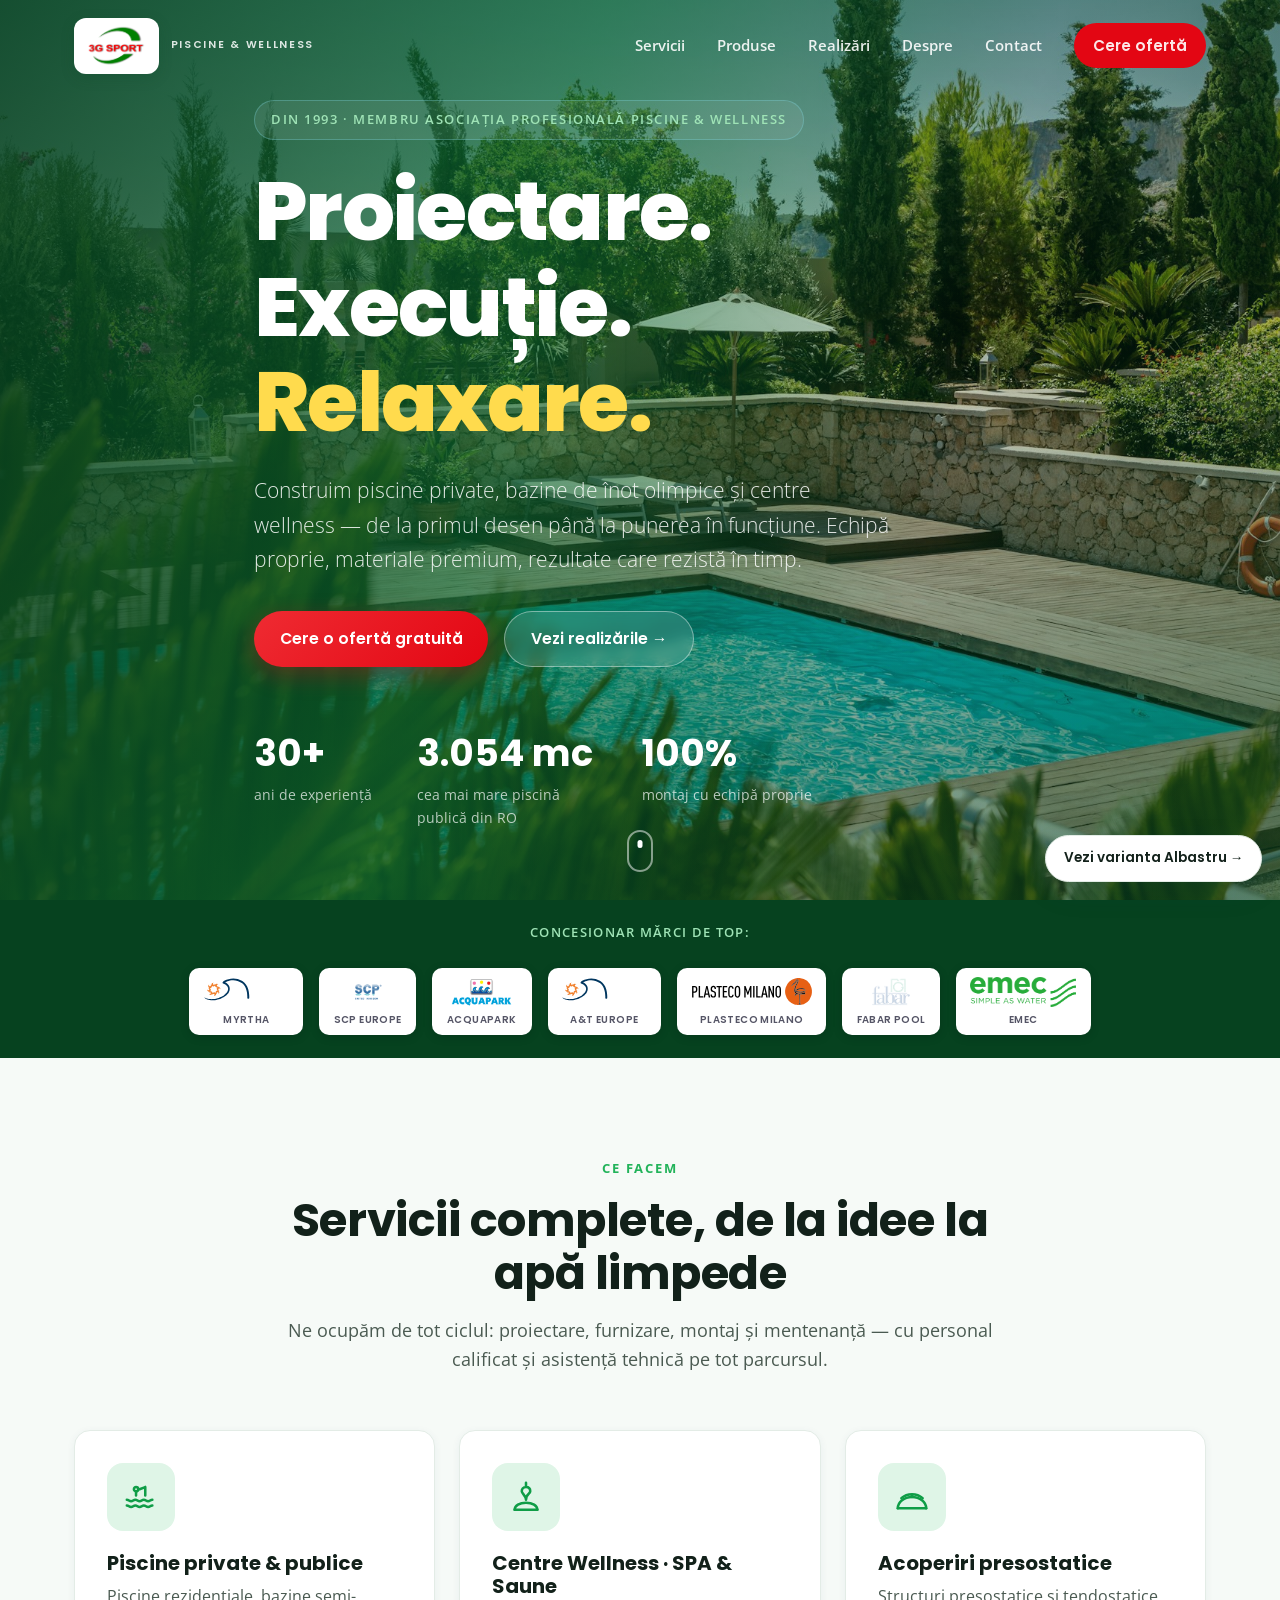
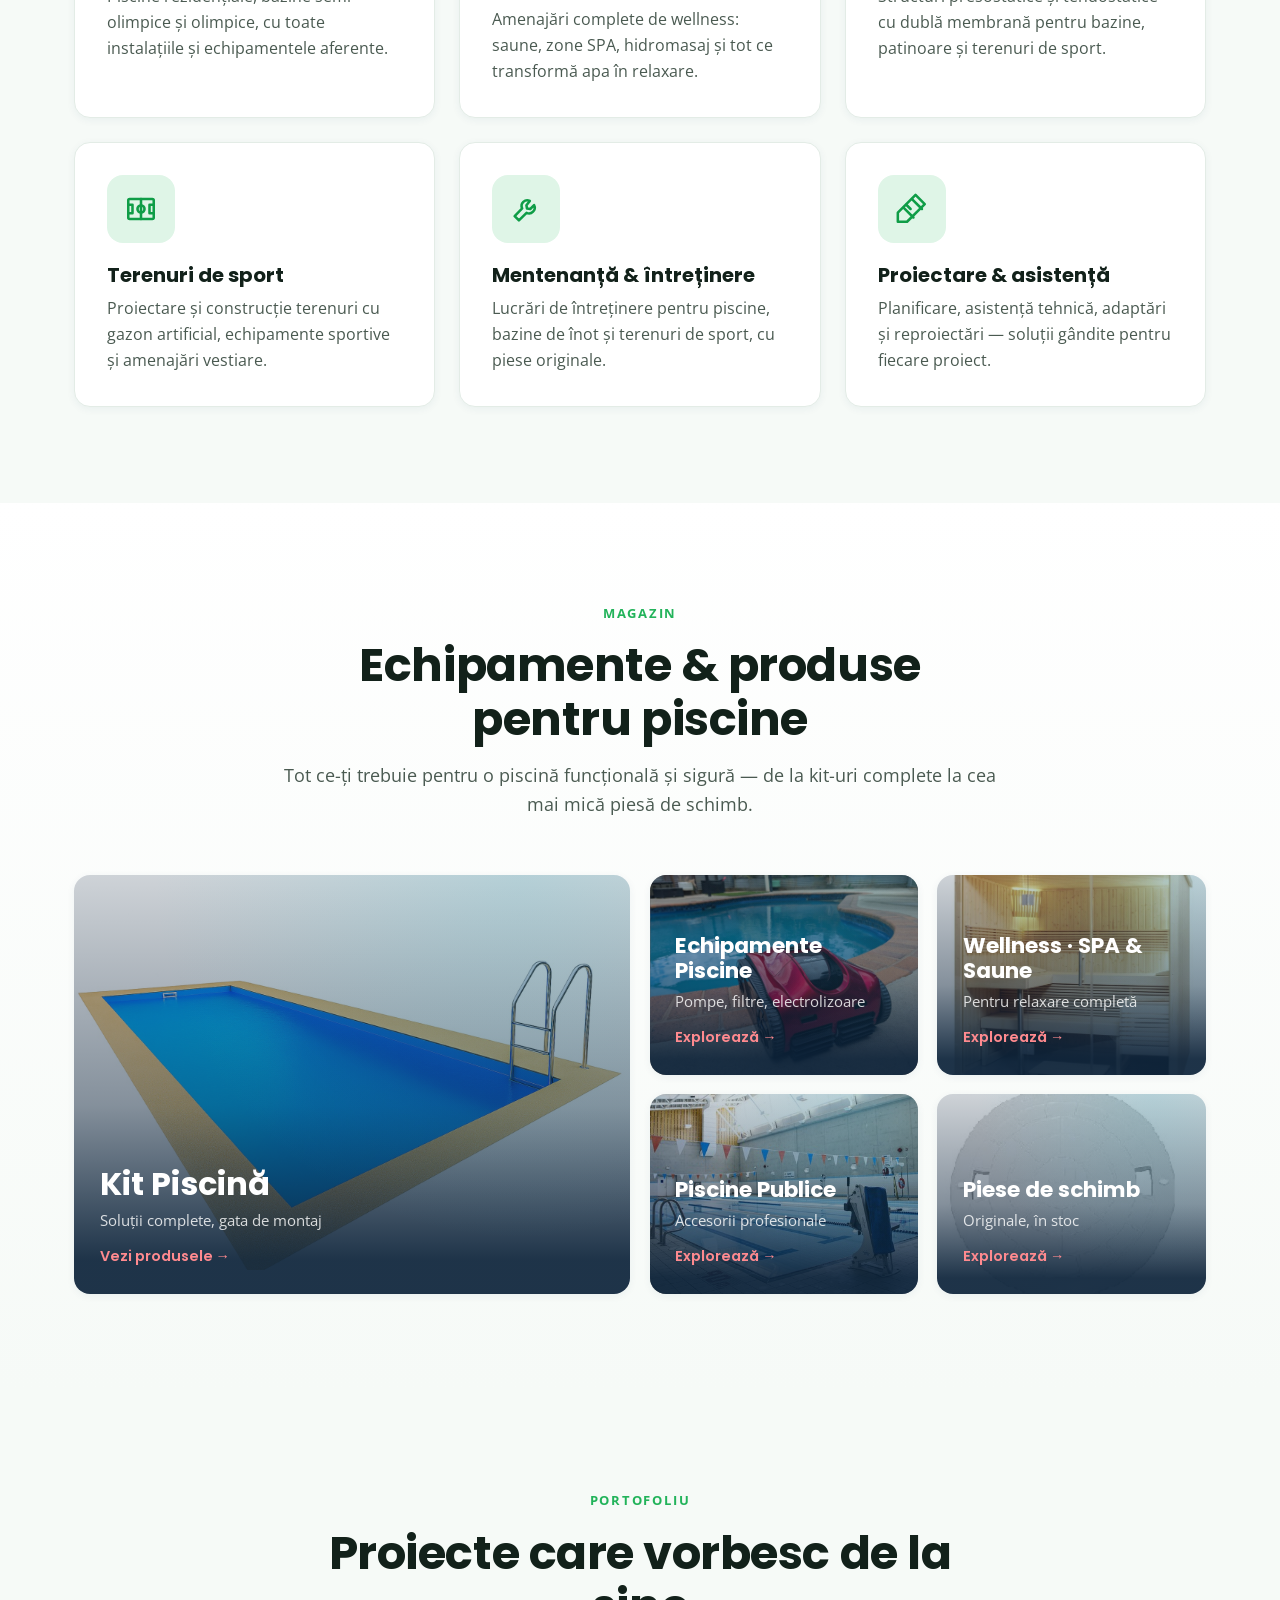
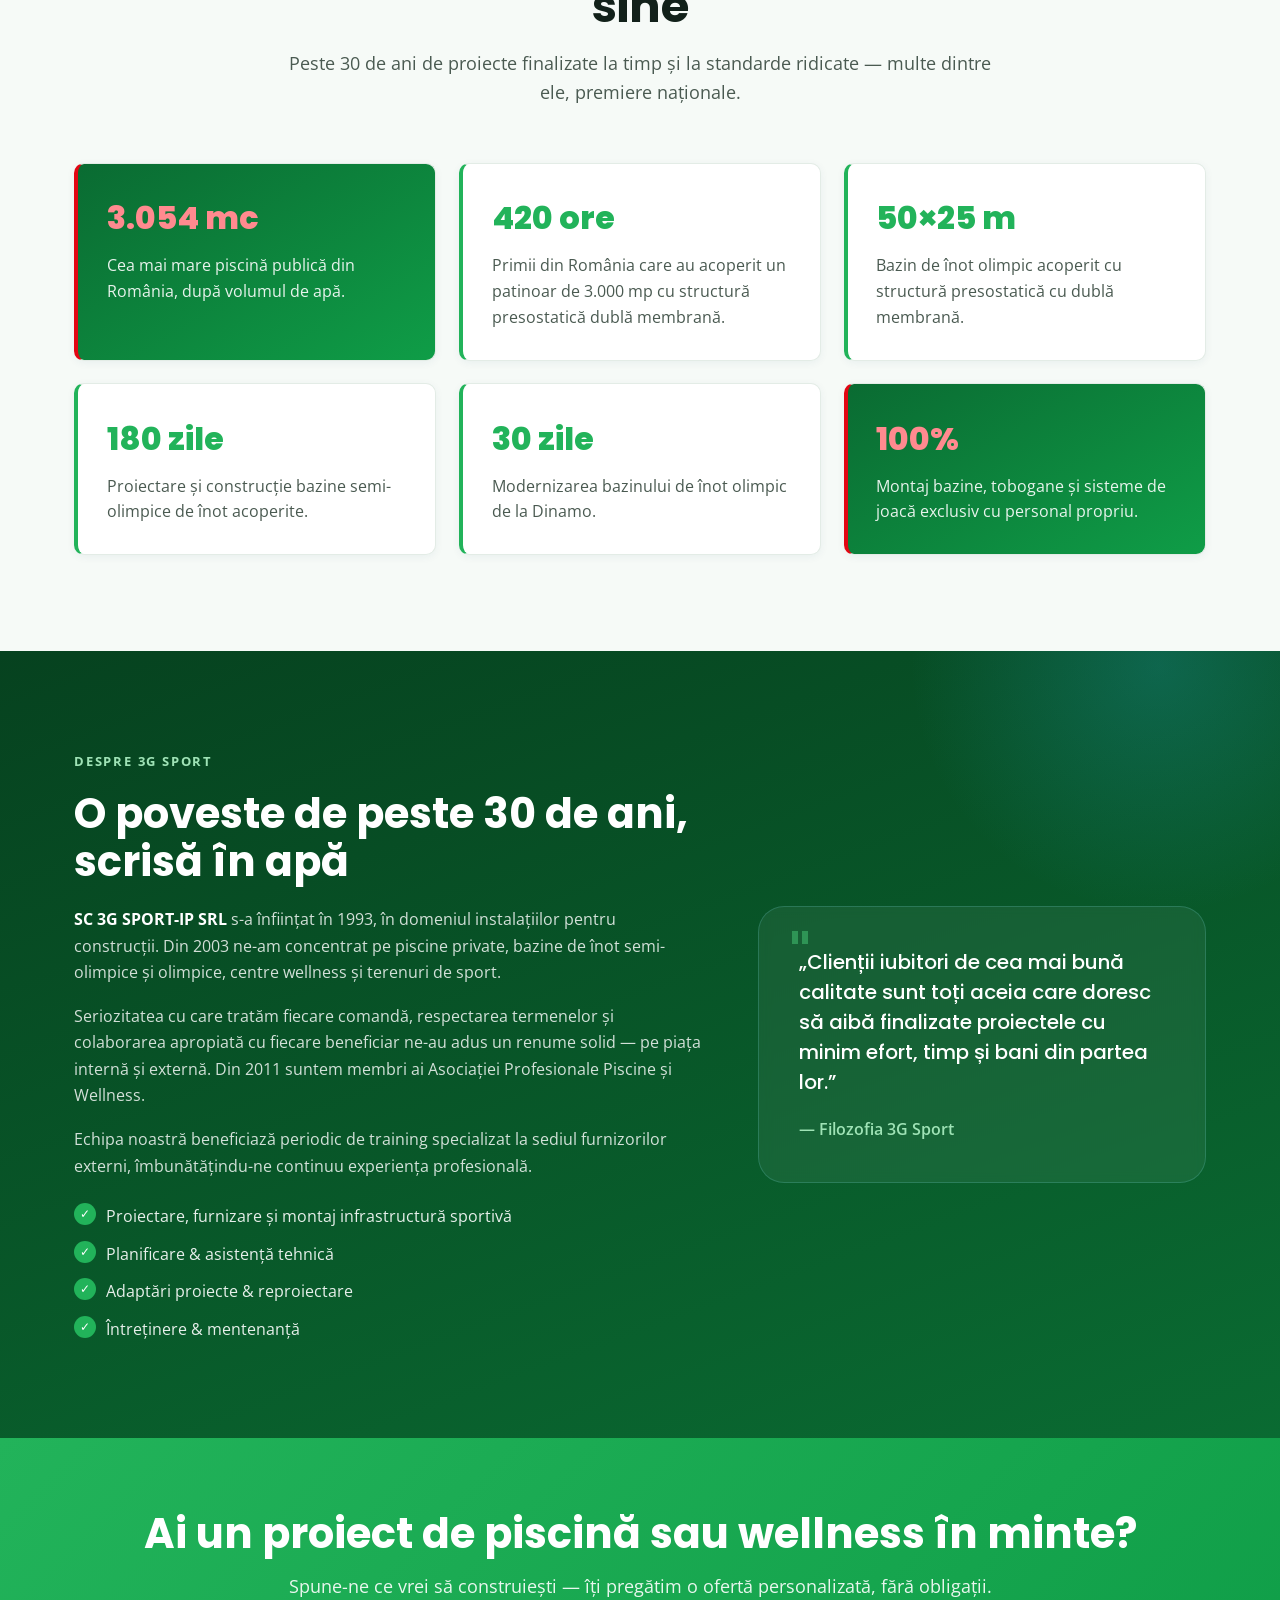
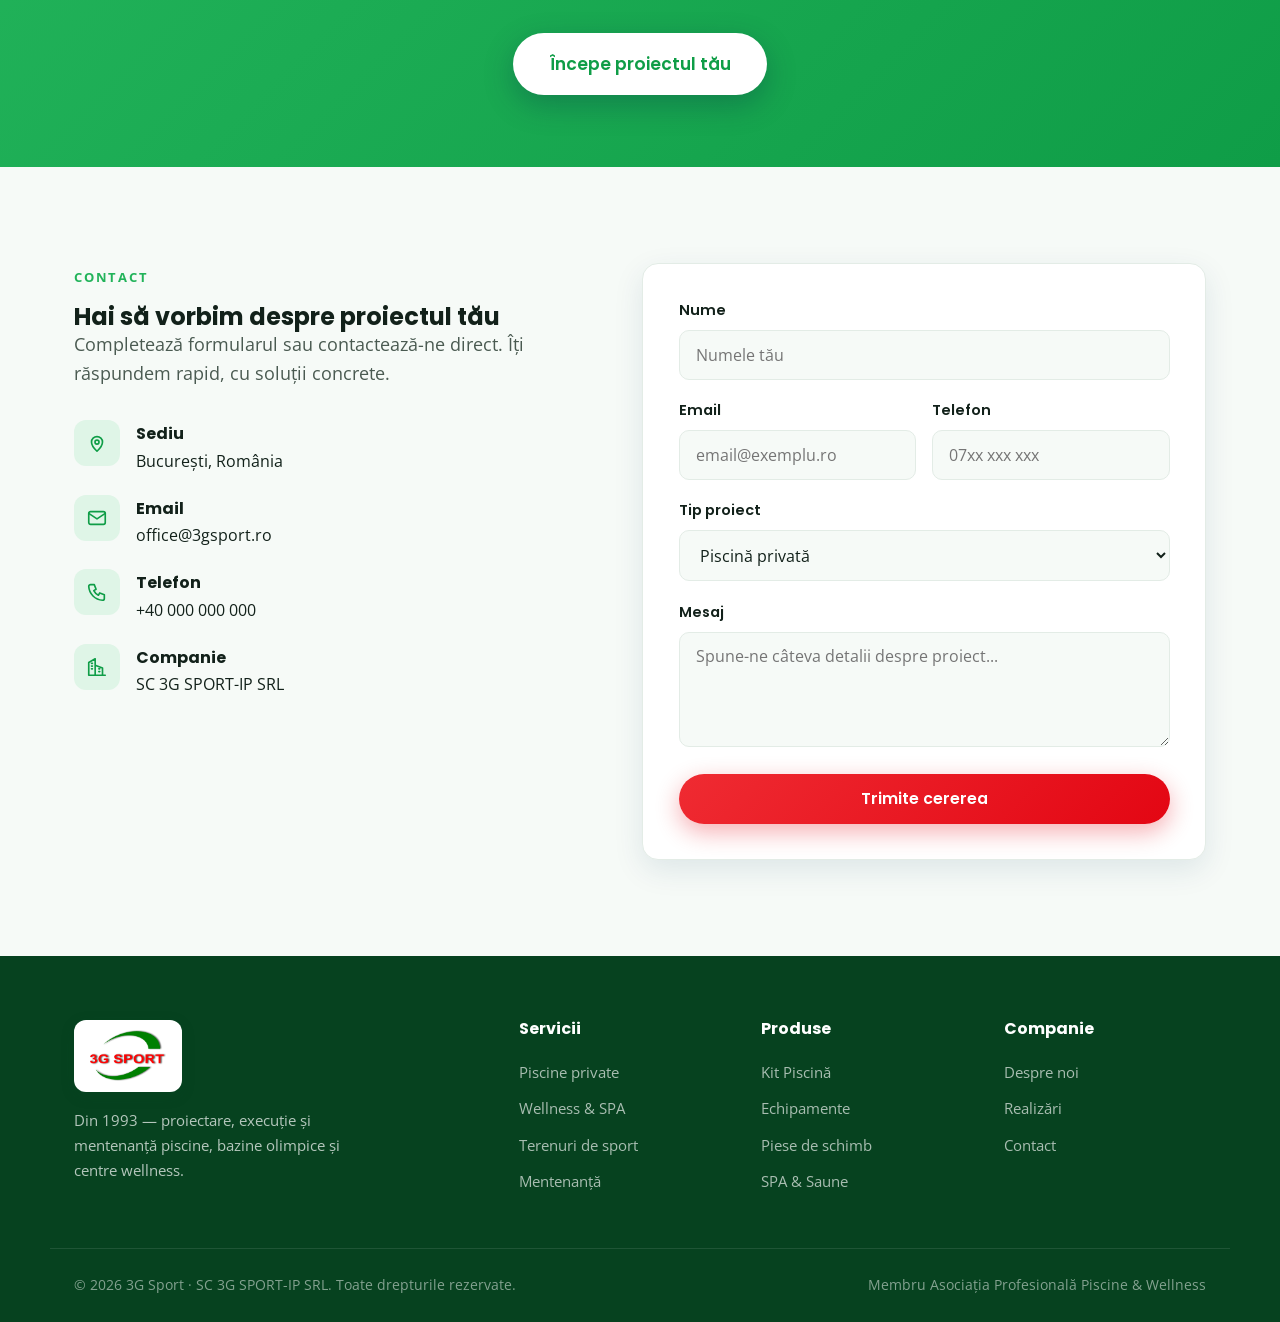
==== commit c6e80d2b: "Link shop categories to 3gpiscine.ro + add real category background images" ====
--- a/index.html
+++ b/index.html
@@ -128,35 +128,35 @@
       <p class="section-lead">Tot ce-ți trebuie pentru o piscină funcțională și sigură — de la kit-uri complete la cea mai mică piesă de schimb.</p>
     </div>
     <div class="cat-grid">
-      <a href="#contact" class="cat-card cat-lg">
+      <a href="https://3gpiscine.ro/index.php?route=product/category&amp;path=46" target="_blank" rel="noopener" class="cat-card cat-lg" style="background-image:url('img/categories/kit-piscina.png')">
         <div class="cat-body">
           <h3>Kit Piscină</h3>
           <p>Soluții complete, gata de montaj</p>
           <span class="cat-link">Vezi produsele →</span>
         </div>
       </a>
-      <a href="#contact" class="cat-card">
+      <a href="https://3gpiscine.ro/Echipamente-Piscine" target="_blank" rel="noopener" class="cat-card" style="background-image:url('img/categories/echipamente.jpg')">
         <div class="cat-body">
           <h3>Echipamente Piscine</h3>
           <p>Pompe, filtre, electrolizoare</p>
           <span class="cat-link">Explorează →</span>
         </div>
       </a>
-      <a href="#contact" class="cat-card">
+      <a href="https://3gpiscine.ro/wellness-spa-si-Saune" target="_blank" rel="noopener" class="cat-card" style="background-image:url('img/categories/wellness-spa.jpg')">
         <div class="cat-body">
           <h3>Wellness · SPA &amp; Saune</h3>
           <p>Pentru relaxare completă</p>
           <span class="cat-link">Explorează →</span>
         </div>
       </a>
-      <a href="#contact" class="cat-card">
+      <a href="https://3gpiscine.ro/index.php?route=product/category&amp;path=1" target="_blank" rel="noopener" class="cat-card" style="background-image:url('img/categories/piscine-publice.jpg')">
         <div class="cat-body">
           <h3>Piscine Publice</h3>
           <p>Accesorii profesionale</p>
           <span class="cat-link">Explorează →</span>
         </div>
       </a>
-      <a href="#contact" class="cat-card">
+      <a href="https://3gpiscine.ro/Piese-de-schimb" target="_blank" rel="noopener" class="cat-card" style="background-image:url('img/categories/piese-schimb.jpg')">
         <div class="cat-body">
           <h3>Piese de schimb</h3>
           <p>Originale, în stoc</p>
--- a/styles.css
+++ b/styles.css
@@ -233,12 +233,15 @@
   position: relative; border-radius: var(--radius); overflow: hidden; padding: 1.6rem;
   display: flex; align-items: flex-end; color: var(--white);
   background: linear-gradient(160deg, var(--navy-700), var(--blue-600));
+  background-size: cover; background-position: center;
   box-shadow: var(--shadow-sm); transition: transform .35s var(--ease), box-shadow .35s var(--ease);
 }
-.cat-card::after { content: ''; position: absolute; inset: 0; background: radial-gradient(circle at 80% 0%, rgba(63, 196, 214, .5), transparent 60%); opacity: .6; transition: opacity .35s; }
+.cat-card::before { content: ''; position: absolute; inset: 0; background: linear-gradient(to top, rgba(11, 34, 57, .92) 8%, rgba(11, 34, 57, .5) 45%, rgba(11, 34, 57, .2) 100%); z-index: 0; transition: background .35s; }
+.cat-card::after { content: ''; position: absolute; inset: 0; background: radial-gradient(circle at 80% 0%, rgba(63, 196, 214, .35), transparent 60%); opacity: .5; transition: opacity .35s; z-index: 0; }
 .cat-card:hover { transform: translateY(-6px); box-shadow: var(--shadow-lg); }
+.cat-card:hover::before { background: linear-gradient(to top, rgba(11, 34, 57, .82) 5%, rgba(11, 34, 57, .35) 50%, rgba(11, 34, 57, .1) 100%); }
 .cat-card:hover::after { opacity: 1; }
-.cat-lg { grid-column: span 2; grid-row: span 2; background: linear-gradient(160deg, var(--navy-900), var(--cyan-500)); }
+.cat-lg { grid-column: span 2; grid-row: span 2; }
 .cat-body { position: relative; z-index: 1; }
 .cat-body h3 { color: var(--white); font-size: 1.35rem; margin-bottom: .3rem; }
 .cat-lg .cat-body h3 { font-size: 2rem; }
